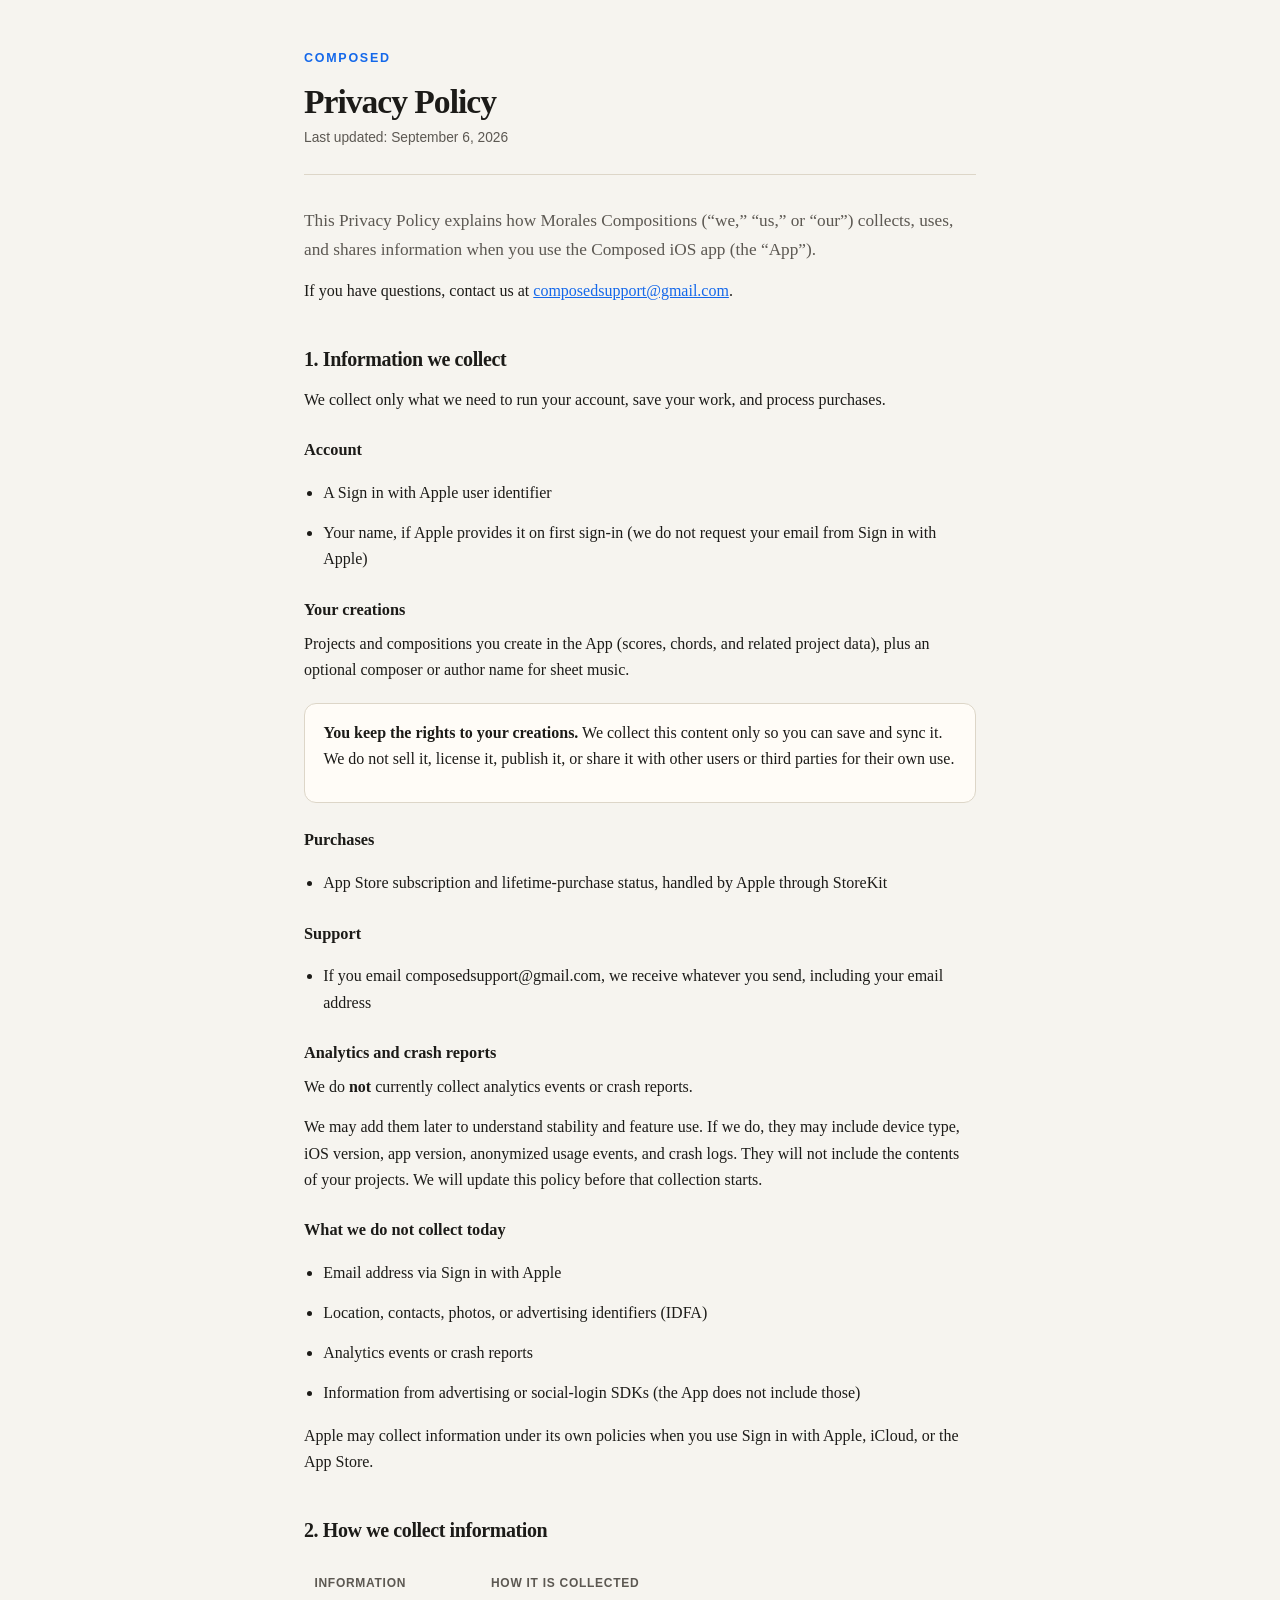
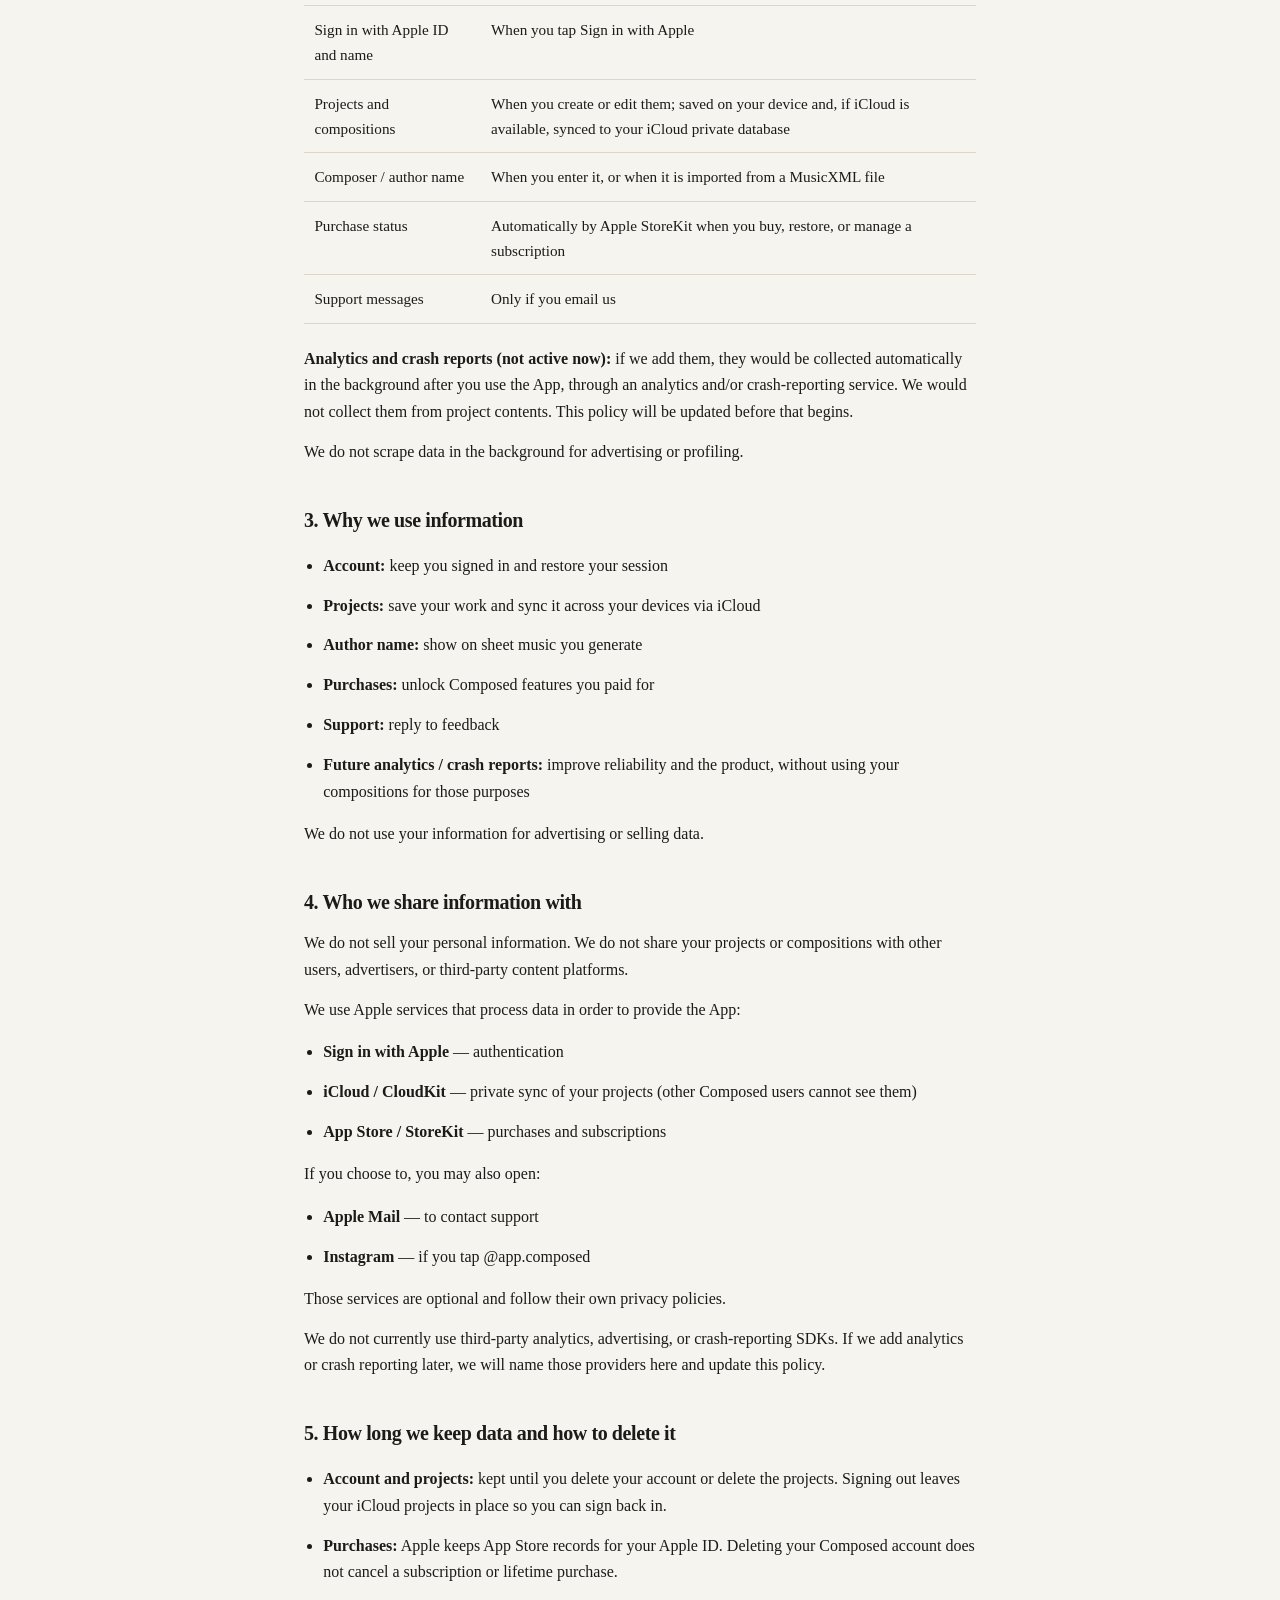
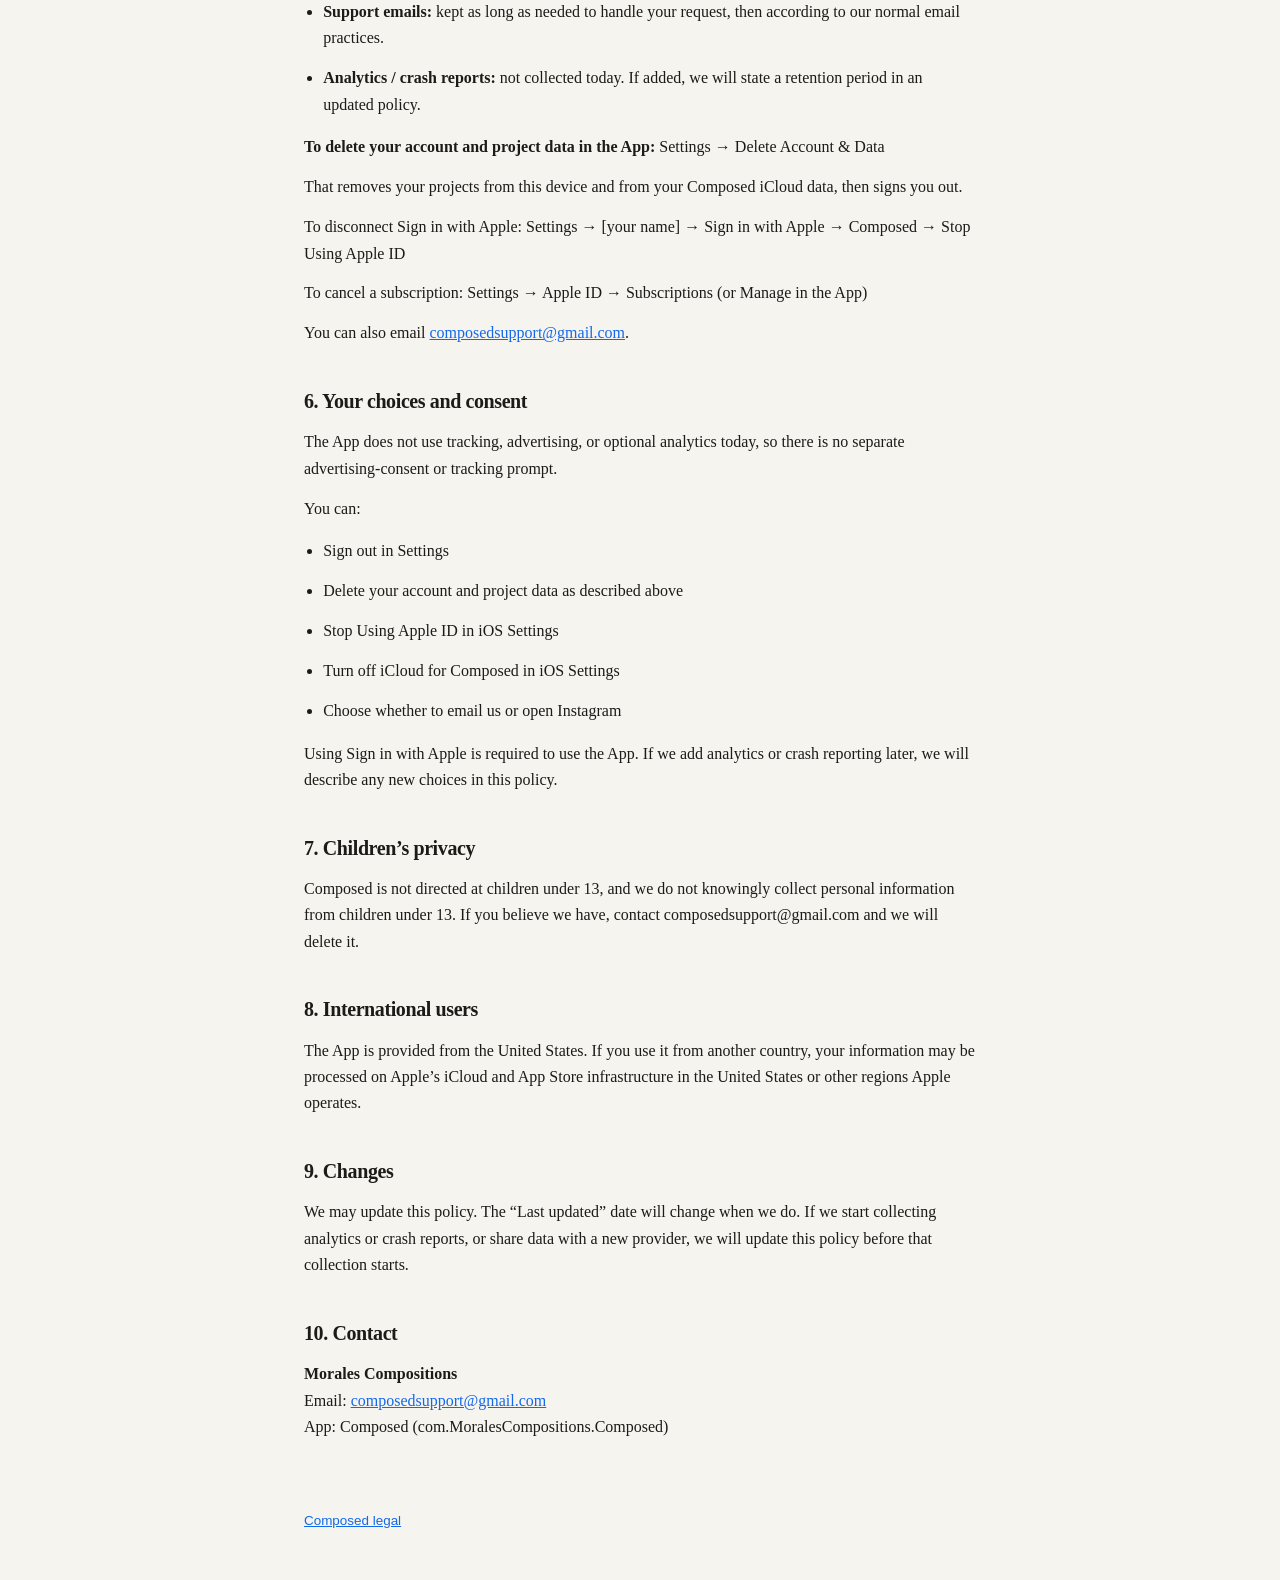
==== privacy/index.html @ 657138ab "Add Composed privacy policy site." ====
<!DOCTYPE html>
<html lang="en">
<head>
    <meta charset="utf-8">
    <meta name="viewport" content="width=device-width, initial-scale=1">
    <title>Privacy Policy — Composed</title>
    <link rel="stylesheet" href="../styles.css">
</head>
<body>
    <header>
        <a class="brand" href="../">Composed</a>
        <h1>Privacy Policy</h1>
        <p class="updated">Last updated: September 6, 2026</p>
    </header>
    <main>
        <p class="lede">This Privacy Policy explains how Morales Compositions (“we,” “us,” or “our”) collects, uses, and shares information when you use the Composed iOS app (the “App”).</p>
        <p>If you have questions, contact us at <a href="mailto:composedsupport@gmail.com">composedsupport@gmail.com</a>.</p>

        <h2>1. Information we collect</h2>
        <p>We collect only what we need to run your account, save your work, and process purchases.</p>

        <h3>Account</h3>
        <ul>
            <li>A Sign in with Apple user identifier</li>
            <li>Your name, if Apple provides it on first sign-in (we do not request your email from Sign in with Apple)</li>
        </ul>

        <h3>Your creations</h3>
        <p>Projects and compositions you create in the App (scores, chords, and related project data), plus an optional composer or author name for sheet music.</p>
        <div class="callout">
            <p><strong>You keep the rights to your creations.</strong> We collect this content only so you can save and sync it. We do not sell it, license it, publish it, or share it with other users or third parties for their own use.</p>
        </div>

        <h3>Purchases</h3>
        <ul>
            <li>App Store subscription and lifetime-purchase status, handled by Apple through StoreKit</li>
        </ul>

        <h3>Support</h3>
        <ul>
            <li>If you email composedsupport@gmail.com, we receive whatever you send, including your email address</li>
        </ul>

        <h3>Analytics and crash reports</h3>
        <p>We do <strong>not</strong> currently collect analytics events or crash reports.</p>
        <p>We may add them later to understand stability and feature use. If we do, they may include device type, iOS version, app version, anonymized usage events, and crash logs. They will not include the contents of your projects. We will update this policy before that collection starts.</p>

        <h3>What we do not collect today</h3>
        <ul>
            <li>Email address via Sign in with Apple</li>
            <li>Location, contacts, photos, or advertising identifiers (IDFA)</li>
            <li>Analytics events or crash reports</li>
            <li>Information from advertising or social-login SDKs (the App does not include those)</li>
        </ul>
        <p>Apple may collect information under its own policies when you use Sign in with Apple, iCloud, or the App Store.</p>

        <h2>2. How we collect information</h2>
        <table>
            <thead>
                <tr>
                    <th>Information</th>
                    <th>How it is collected</th>
                </tr>
            </thead>
            <tbody>
                <tr>
                    <td>Sign in with Apple ID and name</td>
                    <td>When you tap Sign in with Apple</td>
                </tr>
                <tr>
                    <td>Projects and compositions</td>
                    <td>When you create or edit them; saved on your device and, if iCloud is available, synced to your iCloud private database</td>
                </tr>
                <tr>
                    <td>Composer / author name</td>
                    <td>When you enter it, or when it is imported from a MusicXML file</td>
                </tr>
                <tr>
                    <td>Purchase status</td>
                    <td>Automatically by Apple StoreKit when you buy, restore, or manage a subscription</td>
                </tr>
                <tr>
                    <td>Support messages</td>
                    <td>Only if you email us</td>
                </tr>
            </tbody>
        </table>
        <p><strong>Analytics and crash reports (not active now):</strong> if we add them, they would be collected automatically in the background after you use the App, through an analytics and/or crash-reporting service. We would not collect them from project contents. This policy will be updated before that begins.</p>
        <p>We do not scrape data in the background for advertising or profiling.</p>

        <h2>3. Why we use information</h2>
        <ul>
            <li><strong>Account:</strong> keep you signed in and restore your session</li>
            <li><strong>Projects:</strong> save your work and sync it across your devices via iCloud</li>
            <li><strong>Author name:</strong> show on sheet music you generate</li>
            <li><strong>Purchases:</strong> unlock Composed features you paid for</li>
            <li><strong>Support:</strong> reply to feedback</li>
            <li><strong>Future analytics / crash reports:</strong> improve reliability and the product, without using your compositions for those purposes</li>
        </ul>
        <p>We do not use your information for advertising or selling data.</p>

        <h2>4. Who we share information with</h2>
        <p>We do not sell your personal information. We do not share your projects or compositions with other users, advertisers, or third-party content platforms.</p>
        <p>We use Apple services that process data in order to provide the App:</p>
        <ul>
            <li><strong>Sign in with Apple</strong> — authentication</li>
            <li><strong>iCloud / CloudKit</strong> — private sync of your projects (other Composed users cannot see them)</li>
            <li><strong>App Store / StoreKit</strong> — purchases and subscriptions</li>
        </ul>
        <p>If you choose to, you may also open:</p>
        <ul>
            <li><strong>Apple Mail</strong> — to contact support</li>
            <li><strong>Instagram</strong> — if you tap @app.composed</li>
        </ul>
        <p>Those services are optional and follow their own privacy policies.</p>
        <p>We do not currently use third-party analytics, advertising, or crash-reporting SDKs. If we add analytics or crash reporting later, we will name those providers here and update this policy.</p>

        <h2>5. How long we keep data and how to delete it</h2>
        <ul>
            <li><strong>Account and projects:</strong> kept until you delete your account or delete the projects. Signing out leaves your iCloud projects in place so you can sign back in.</li>
            <li><strong>Purchases:</strong> Apple keeps App Store records for your Apple ID. Deleting your Composed account does not cancel a subscription or lifetime purchase.</li>
            <li><strong>Support emails:</strong> kept as long as needed to handle your request, then according to our normal email practices.</li>
            <li><strong>Analytics / crash reports:</strong> not collected today. If added, we will state a retention period in an updated policy.</li>
        </ul>
        <p><strong>To delete your account and project data in the App:</strong> Settings → Delete Account &amp; Data</p>
        <p>That removes your projects from this device and from your Composed iCloud data, then signs you out.</p>
        <p>To disconnect Sign in with Apple: Settings → [your name] → Sign in with Apple → Composed → Stop Using Apple ID</p>
        <p>To cancel a subscription: Settings → Apple ID → Subscriptions (or Manage in the App)</p>
        <p>You can also email <a href="mailto:composedsupport@gmail.com">composedsupport@gmail.com</a>.</p>

        <h2>6. Your choices and consent</h2>
        <p>The App does not use tracking, advertising, or optional analytics today, so there is no separate advertising-consent or tracking prompt.</p>
        <p>You can:</p>
        <ul>
            <li>Sign out in Settings</li>
            <li>Delete your account and project data as described above</li>
            <li>Stop Using Apple ID in iOS Settings</li>
            <li>Turn off iCloud for Composed in iOS Settings</li>
            <li>Choose whether to email us or open Instagram</li>
        </ul>
        <p>Using Sign in with Apple is required to use the App. If we add analytics or crash reporting later, we will describe any new choices in this policy.</p>

        <h2>7. Children’s privacy</h2>
        <p>Composed is not directed at children under 13, and we do not knowingly collect personal information from children under 13. If you believe we have, contact composedsupport@gmail.com and we will delete it.</p>

        <h2>8. International users</h2>
        <p>The App is provided from the United States. If you use it from another country, your information may be processed on Apple’s iCloud and App Store infrastructure in the United States or other regions Apple operates.</p>

        <h2>9. Changes</h2>
        <p>We may update this policy. The “Last updated” date will change when we do. If we start collecting analytics or crash reports, or share data with a new provider, we will update this policy before that collection starts.</p>

        <h2>10. Contact</h2>
        <p><strong>Morales Compositions</strong><br>
        Email: <a href="mailto:composedsupport@gmail.com">composedsupport@gmail.com</a><br>
        App: Composed (com.MoralesCompositions.Composed)</p>
    </main>
    <footer>
        <a href="../">Composed legal</a>
    </footer>
</body>
</html>
---- styles.css ----
:root {
    color-scheme: light;
    --bg: #f6f4ef;
    --paper: #fffcf7;
    --ink: #1c1b18;
    --muted: #5c5852;
    --line: #ddd6c8;
    --accent: #1468ea;
    --max: 42rem;
}

* { box-sizing: border-box; }

html, body {
    margin: 0;
    padding: 0;
    background: var(--bg);
    color: var(--ink);
    font-family: "Iowan Old Style", "Palatino Linotype", Palatino, Georgia, serif;
    line-height: 1.65;
}

header, main, footer {
    width: min(var(--max), calc(100% - 2.5rem));
    margin: 0 auto;
}

header {
    padding: 2.75rem 0 1.5rem;
    border-bottom: 1px solid var(--line);
}

.brand {
    font-family: -apple-system, BlinkMacSystemFont, "Segoe UI", sans-serif;
    font-size: 0.78rem;
    font-weight: 700;
    letter-spacing: 0.14em;
    text-transform: uppercase;
    color: var(--accent);
    text-decoration: none;
}

h1 {
    margin: 0.7rem 0 0.35rem;
    font-size: 2.1rem;
    font-weight: 600;
    letter-spacing: -0.03em;
    line-height: 1.2;
}

.updated {
    margin: 0;
    color: var(--muted);
    font-family: -apple-system, BlinkMacSystemFont, "Segoe UI", sans-serif;
    font-size: 0.86rem;
}

main {
    padding: 2rem 0 3.5rem;
}

.lede {
    font-size: 1.08rem;
    color: var(--muted);
}

h2 {
    margin: 2.4rem 0 0.7rem;
    font-size: 1.25rem;
    letter-spacing: -0.02em;
}

h3 {
    margin: 1.5rem 0 0.45rem;
    font-size: 1.02rem;
}

p, li { margin: 0 0 0.85rem; }

ul { padding-left: 1.2rem; }

a { color: var(--accent); }

.callout {
    background: var(--paper);
    border: 1px solid var(--line);
    border-radius: 12px;
    padding: 1rem 1.15rem;
    margin: 1.2rem 0 1.4rem;
}

table {
    width: 100%;
    border-collapse: collapse;
    margin: 1rem 0 1.4rem;
    font-size: 0.95rem;
}

th, td {
    text-align: left;
    vertical-align: top;
    padding: 0.7rem 0.65rem;
    border-bottom: 1px solid var(--line);
}

th {
    font-family: -apple-system, BlinkMacSystemFont, "Segoe UI", sans-serif;
    font-size: 0.75rem;
    letter-spacing: 0.06em;
    text-transform: uppercase;
    color: var(--muted);
}

footer {
    padding: 0 0 3rem;
    color: var(--muted);
    font-family: -apple-system, BlinkMacSystemFont, "Segoe UI", sans-serif;
    font-size: 0.84rem;
}

.home-card {
    margin-top: 2rem;
    background: var(--paper);
    border: 1px solid var(--line);
    border-radius: 16px;
    padding: 1.4rem 1.5rem;
}

.home-card a {
    font-family: -apple-system, BlinkMacSystemFont, "Segoe UI", sans-serif;
    font-weight: 600;
    text-decoration: none;
}
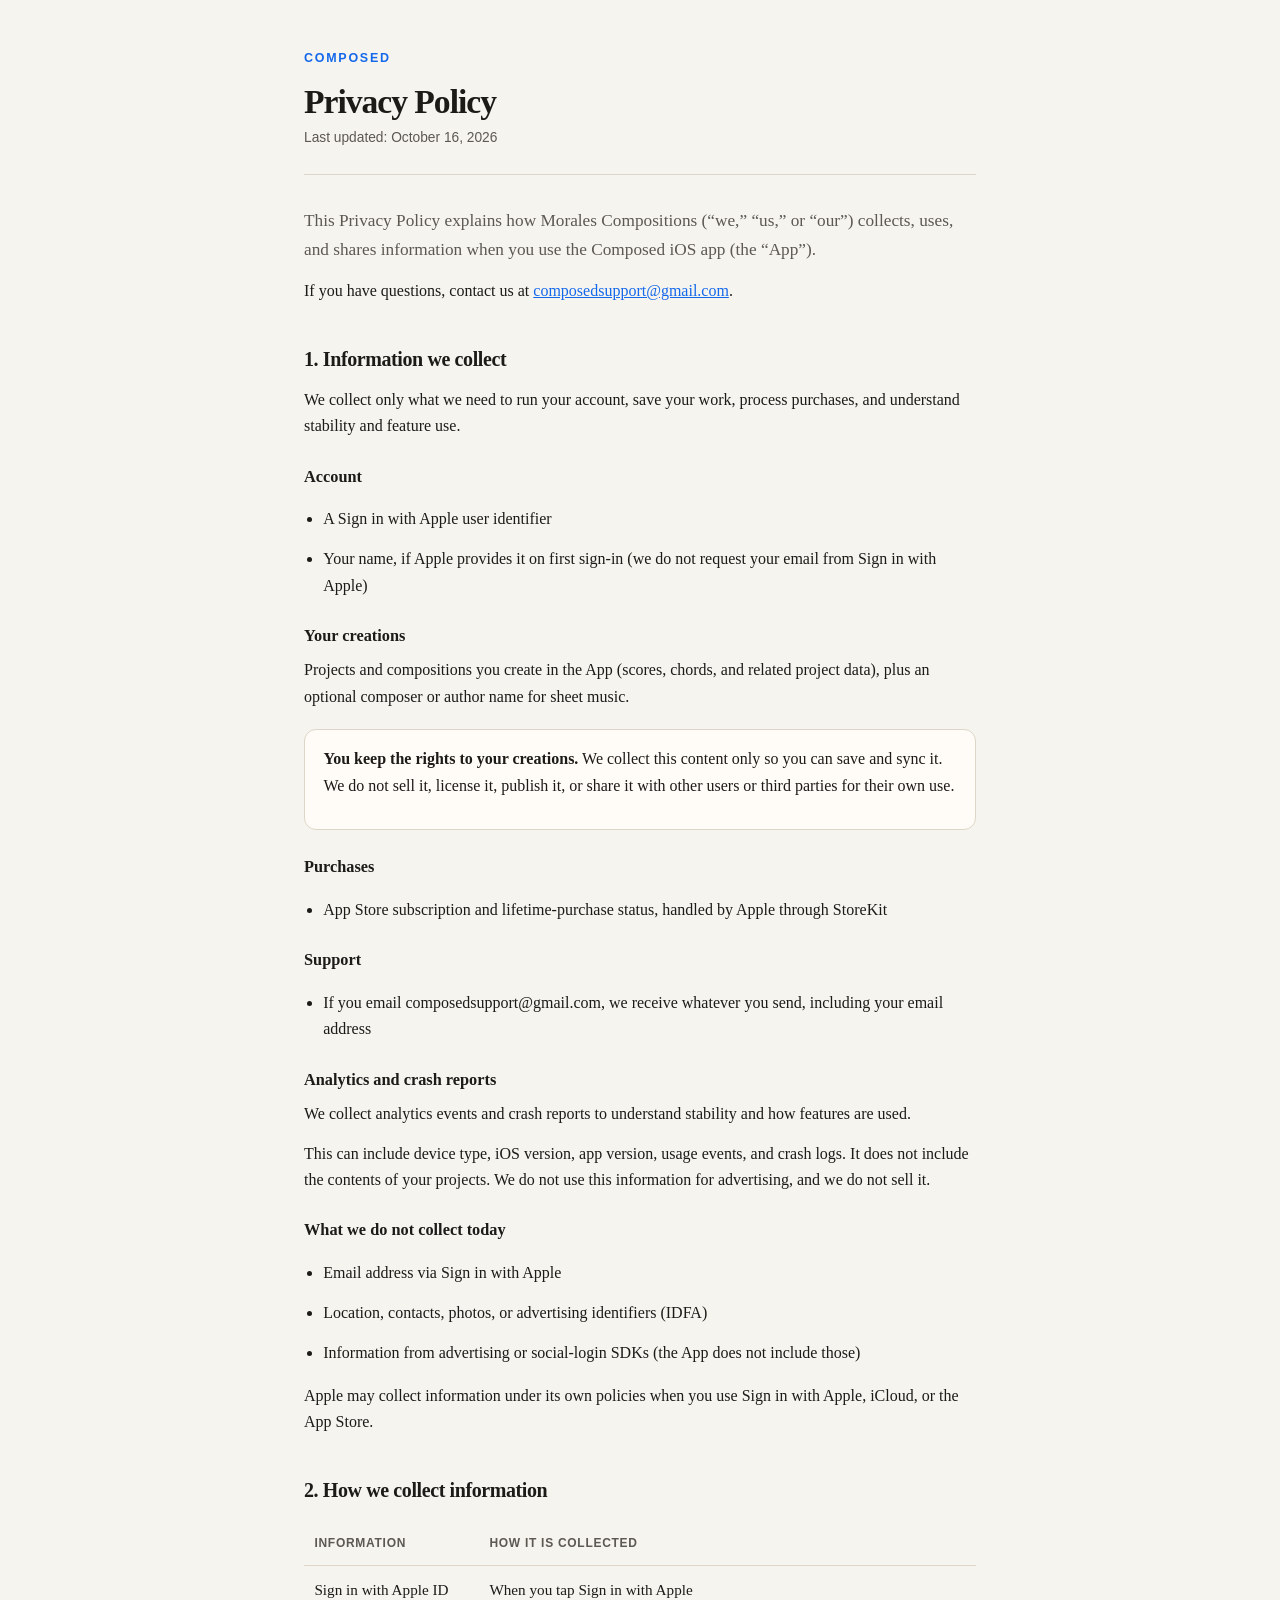
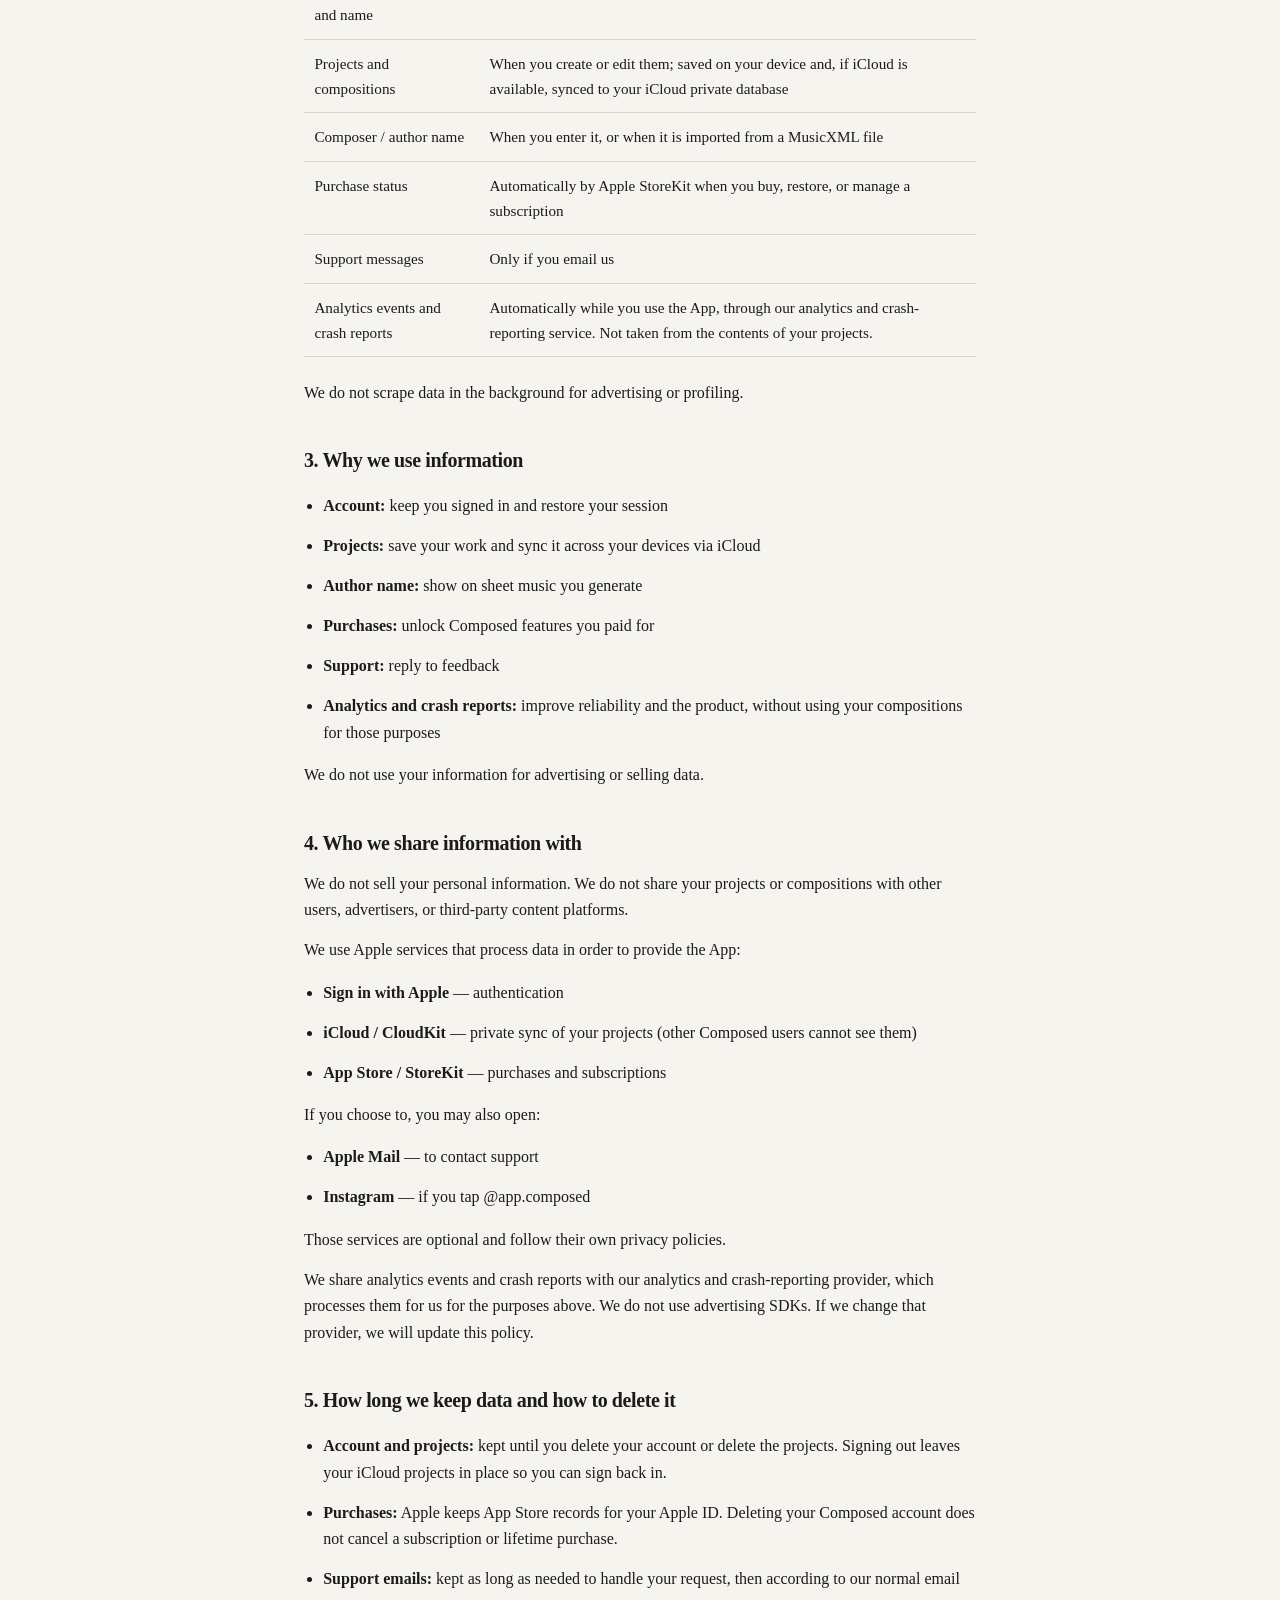
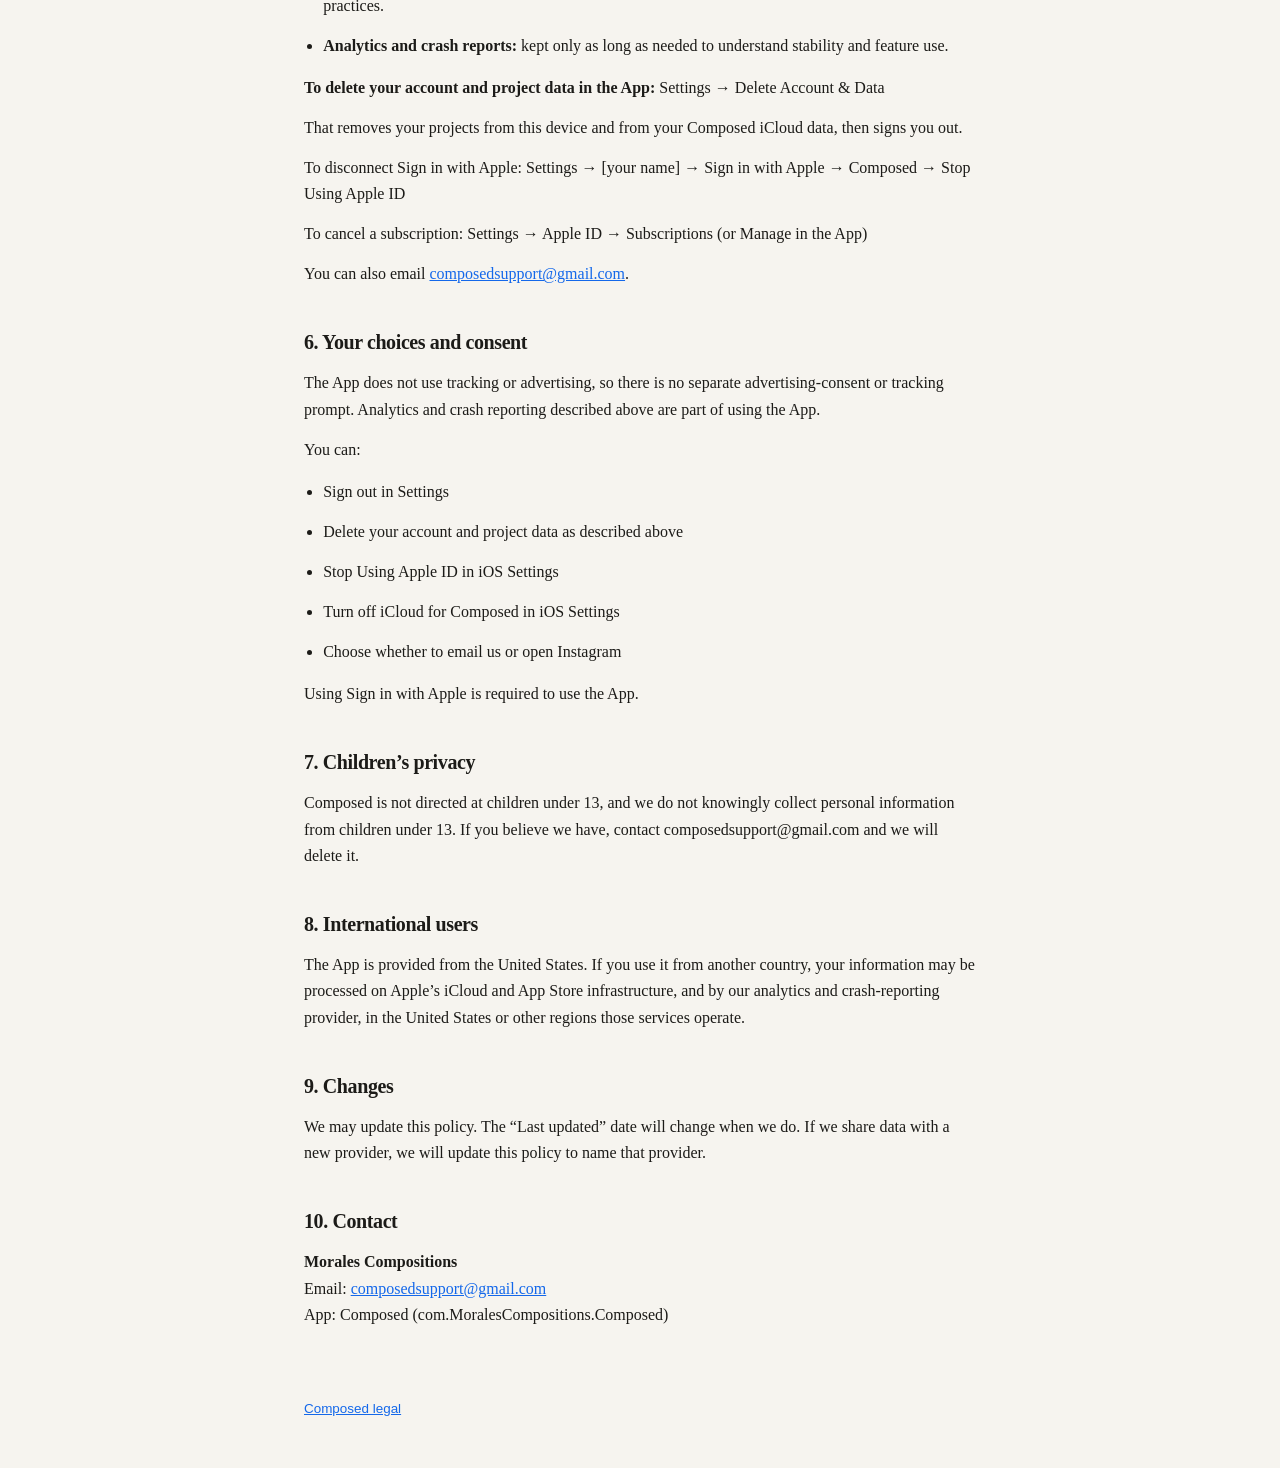
==== commit 61d22a24: "Describe analytics and crash reports as data the app collects. Co-authored-by: Cursor <cursoragent@c" ====
--- a/privacy/index.html
+++ b/privacy/index.html
@@ -10,14 +10,14 @@
     <header>
         <a class="brand" href="../">Composed</a>
         <h1>Privacy Policy</h1>
-        <p class="updated">Last updated: September 6, 2026</p>
+        <p class="updated">Last updated: October 16, 2026</p>
     </header>
     <main>
         <p class="lede">This Privacy Policy explains how Morales Compositions (“we,” “us,” or “our”) collects, uses, and shares information when you use the Composed iOS app (the “App”).</p>
         <p>If you have questions, contact us at <a href="mailto:composedsupport@gmail.com">composedsupport@gmail.com</a>.</p>
 
         <h2>1. Information we collect</h2>
-        <p>We collect only what we need to run your account, save your work, and process purchases.</p>
+        <p>We collect only what we need to run your account, save your work, process purchases, and understand stability and feature use.</p>
 
         <h3>Account</h3>
         <ul>
@@ -42,14 +42,13 @@
         </ul>
 
         <h3>Analytics and crash reports</h3>
-        <p>We do <strong>not</strong> currently collect analytics events or crash reports.</p>
-        <p>We may add them later to understand stability and feature use. If we do, they may include device type, iOS version, app version, anonymized usage events, and crash logs. They will not include the contents of your projects. We will update this policy before that collection starts.</p>
+        <p>We collect analytics events and crash reports to understand stability and how features are used.</p>
+        <p>This can include device type, iOS version, app version, usage events, and crash logs. It does not include the contents of your projects. We do not use this information for advertising, and we do not sell it.</p>
 
         <h3>What we do not collect today</h3>
         <ul>
             <li>Email address via Sign in with Apple</li>
             <li>Location, contacts, photos, or advertising identifiers (IDFA)</li>
-            <li>Analytics events or crash reports</li>
             <li>Information from advertising or social-login SDKs (the App does not include those)</li>
         </ul>
         <p>Apple may collect information under its own policies when you use Sign in with Apple, iCloud, or the App Store.</p>
@@ -83,9 +82,12 @@
                     <td>Support messages</td>
                     <td>Only if you email us</td>
                 </tr>
+                <tr>
+                    <td>Analytics events and crash reports</td>
+                    <td>Automatically while you use the App, through our analytics and crash-reporting service. Not taken from the contents of your projects.</td>
+                </tr>
             </tbody>
         </table>
-        <p><strong>Analytics and crash reports (not active now):</strong> if we add them, they would be collected automatically in the background after you use the App, through an analytics and/or crash-reporting service. We would not collect them from project contents. This policy will be updated before that begins.</p>
         <p>We do not scrape data in the background for advertising or profiling.</p>
 
         <h2>3. Why we use information</h2>
@@ -95,7 +97,7 @@
             <li><strong>Author name:</strong> show on sheet music you generate</li>
             <li><strong>Purchases:</strong> unlock Composed features you paid for</li>
             <li><strong>Support:</strong> reply to feedback</li>
-            <li><strong>Future analytics / crash reports:</strong> improve reliability and the product, without using your compositions for those purposes</li>
+            <li><strong>Analytics and crash reports:</strong> improve reliability and the product, without using your compositions for those purposes</li>
         </ul>
         <p>We do not use your information for advertising or selling data.</p>
 
@@ -113,14 +115,14 @@
             <li><strong>Instagram</strong> — if you tap @app.composed</li>
         </ul>
         <p>Those services are optional and follow their own privacy policies.</p>
-        <p>We do not currently use third-party analytics, advertising, or crash-reporting SDKs. If we add analytics or crash reporting later, we will name those providers here and update this policy.</p>
+        <p>We share analytics events and crash reports with our analytics and crash-reporting provider, which processes them for us for the purposes above. We do not use advertising SDKs. If we change that provider, we will update this policy.</p>
 
         <h2>5. How long we keep data and how to delete it</h2>
         <ul>
             <li><strong>Account and projects:</strong> kept until you delete your account or delete the projects. Signing out leaves your iCloud projects in place so you can sign back in.</li>
             <li><strong>Purchases:</strong> Apple keeps App Store records for your Apple ID. Deleting your Composed account does not cancel a subscription or lifetime purchase.</li>
             <li><strong>Support emails:</strong> kept as long as needed to handle your request, then according to our normal email practices.</li>
-            <li><strong>Analytics / crash reports:</strong> not collected today. If added, we will state a retention period in an updated policy.</li>
+            <li><strong>Analytics and crash reports:</strong> kept only as long as needed to understand stability and feature use.</li>
         </ul>
         <p><strong>To delete your account and project data in the App:</strong> Settings → Delete Account &amp; Data</p>
         <p>That removes your projects from this device and from your Composed iCloud data, then signs you out.</p>
@@ -129,7 +131,7 @@
         <p>You can also email <a href="mailto:composedsupport@gmail.com">composedsupport@gmail.com</a>.</p>
 
         <h2>6. Your choices and consent</h2>
-        <p>The App does not use tracking, advertising, or optional analytics today, so there is no separate advertising-consent or tracking prompt.</p>
+        <p>The App does not use tracking or advertising, so there is no separate advertising-consent or tracking prompt. Analytics and crash reporting described above are part of using the App.</p>
         <p>You can:</p>
         <ul>
             <li>Sign out in Settings</li>
@@ -138,16 +140,16 @@
             <li>Turn off iCloud for Composed in iOS Settings</li>
             <li>Choose whether to email us or open Instagram</li>
         </ul>
-        <p>Using Sign in with Apple is required to use the App. If we add analytics or crash reporting later, we will describe any new choices in this policy.</p>
+        <p>Using Sign in with Apple is required to use the App.</p>
 
         <h2>7. Children’s privacy</h2>
         <p>Composed is not directed at children under 13, and we do not knowingly collect personal information from children under 13. If you believe we have, contact composedsupport@gmail.com and we will delete it.</p>
 
         <h2>8. International users</h2>
-        <p>The App is provided from the United States. If you use it from another country, your information may be processed on Apple’s iCloud and App Store infrastructure in the United States or other regions Apple operates.</p>
+        <p>The App is provided from the United States. If you use it from another country, your information may be processed on Apple’s iCloud and App Store infrastructure, and by our analytics and crash-reporting provider, in the United States or other regions those services operate.</p>
 
         <h2>9. Changes</h2>
-        <p>We may update this policy. The “Last updated” date will change when we do. If we start collecting analytics or crash reports, or share data with a new provider, we will update this policy before that collection starts.</p>
+        <p>We may update this policy. The “Last updated” date will change when we do. If we share data with a new provider, we will update this policy to name that provider.</p>
 
         <h2>10. Contact</h2>
         <p><strong>Morales Compositions</strong><br>
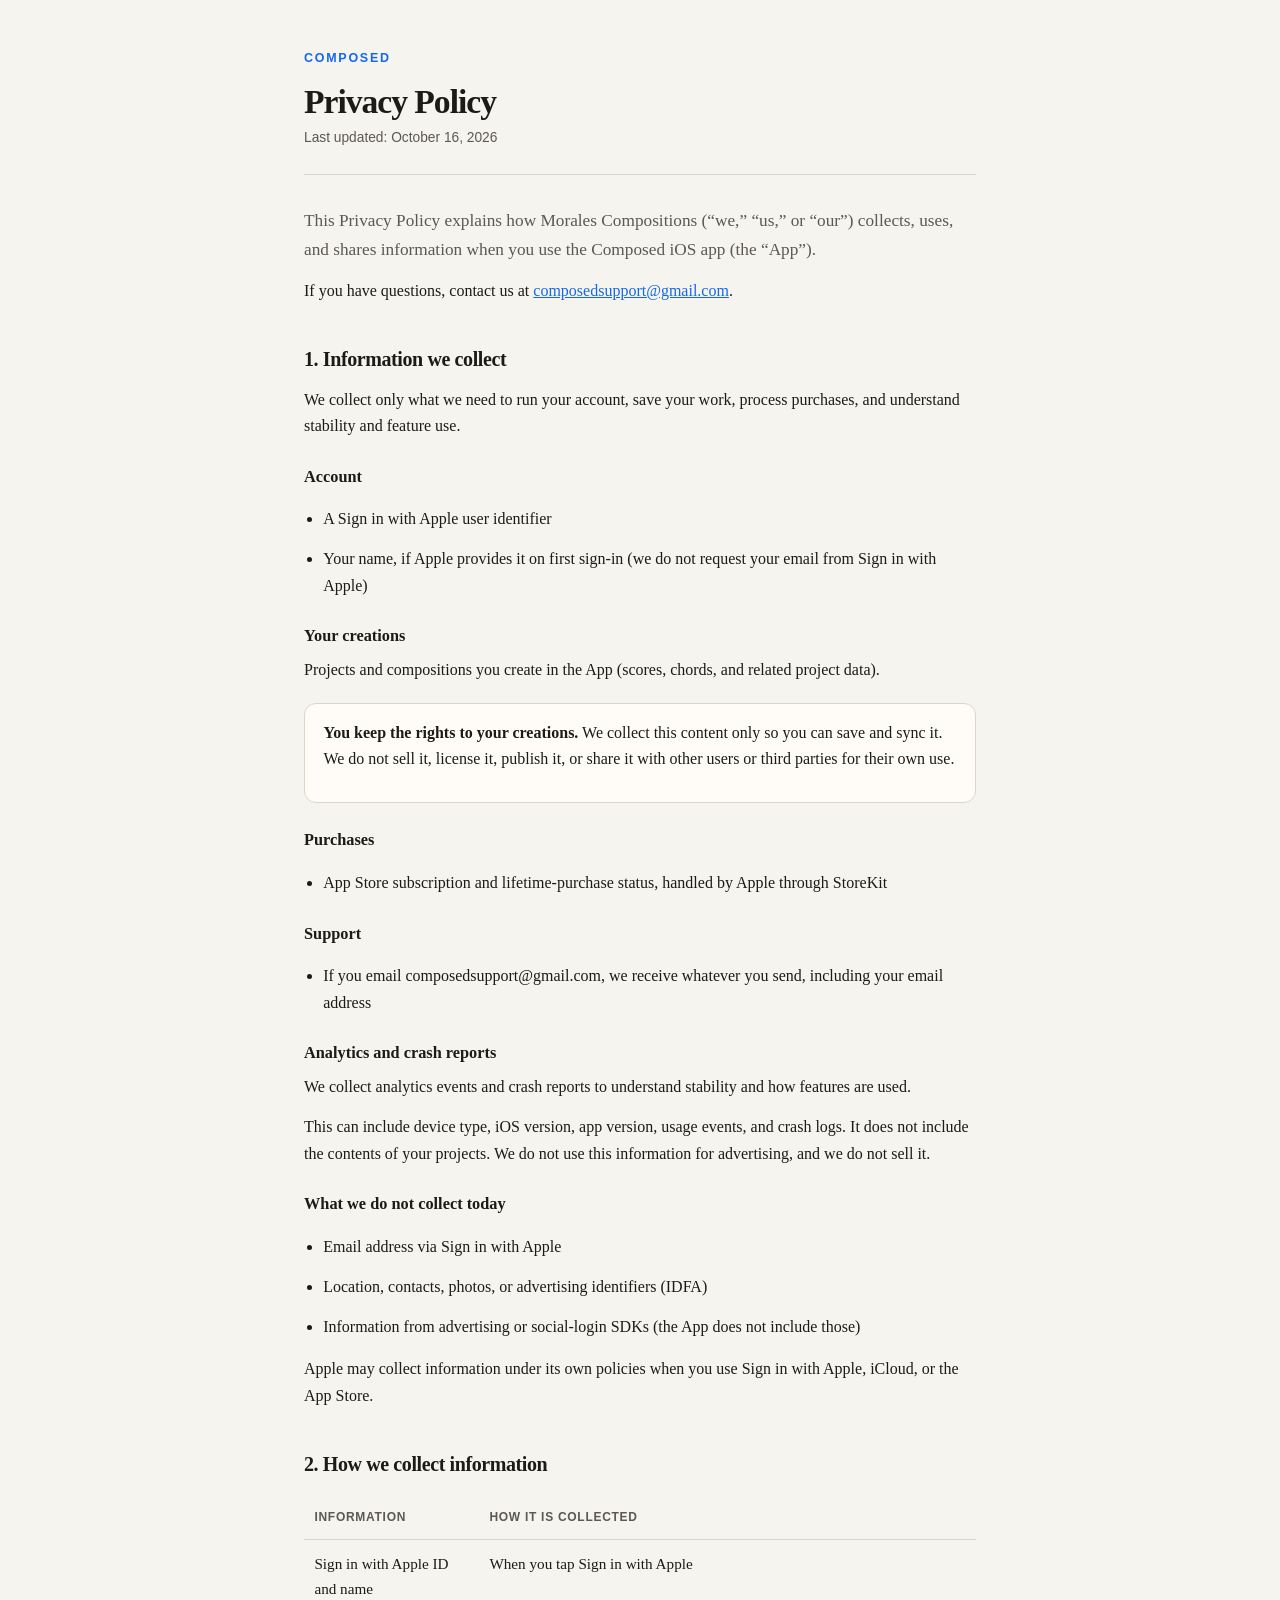
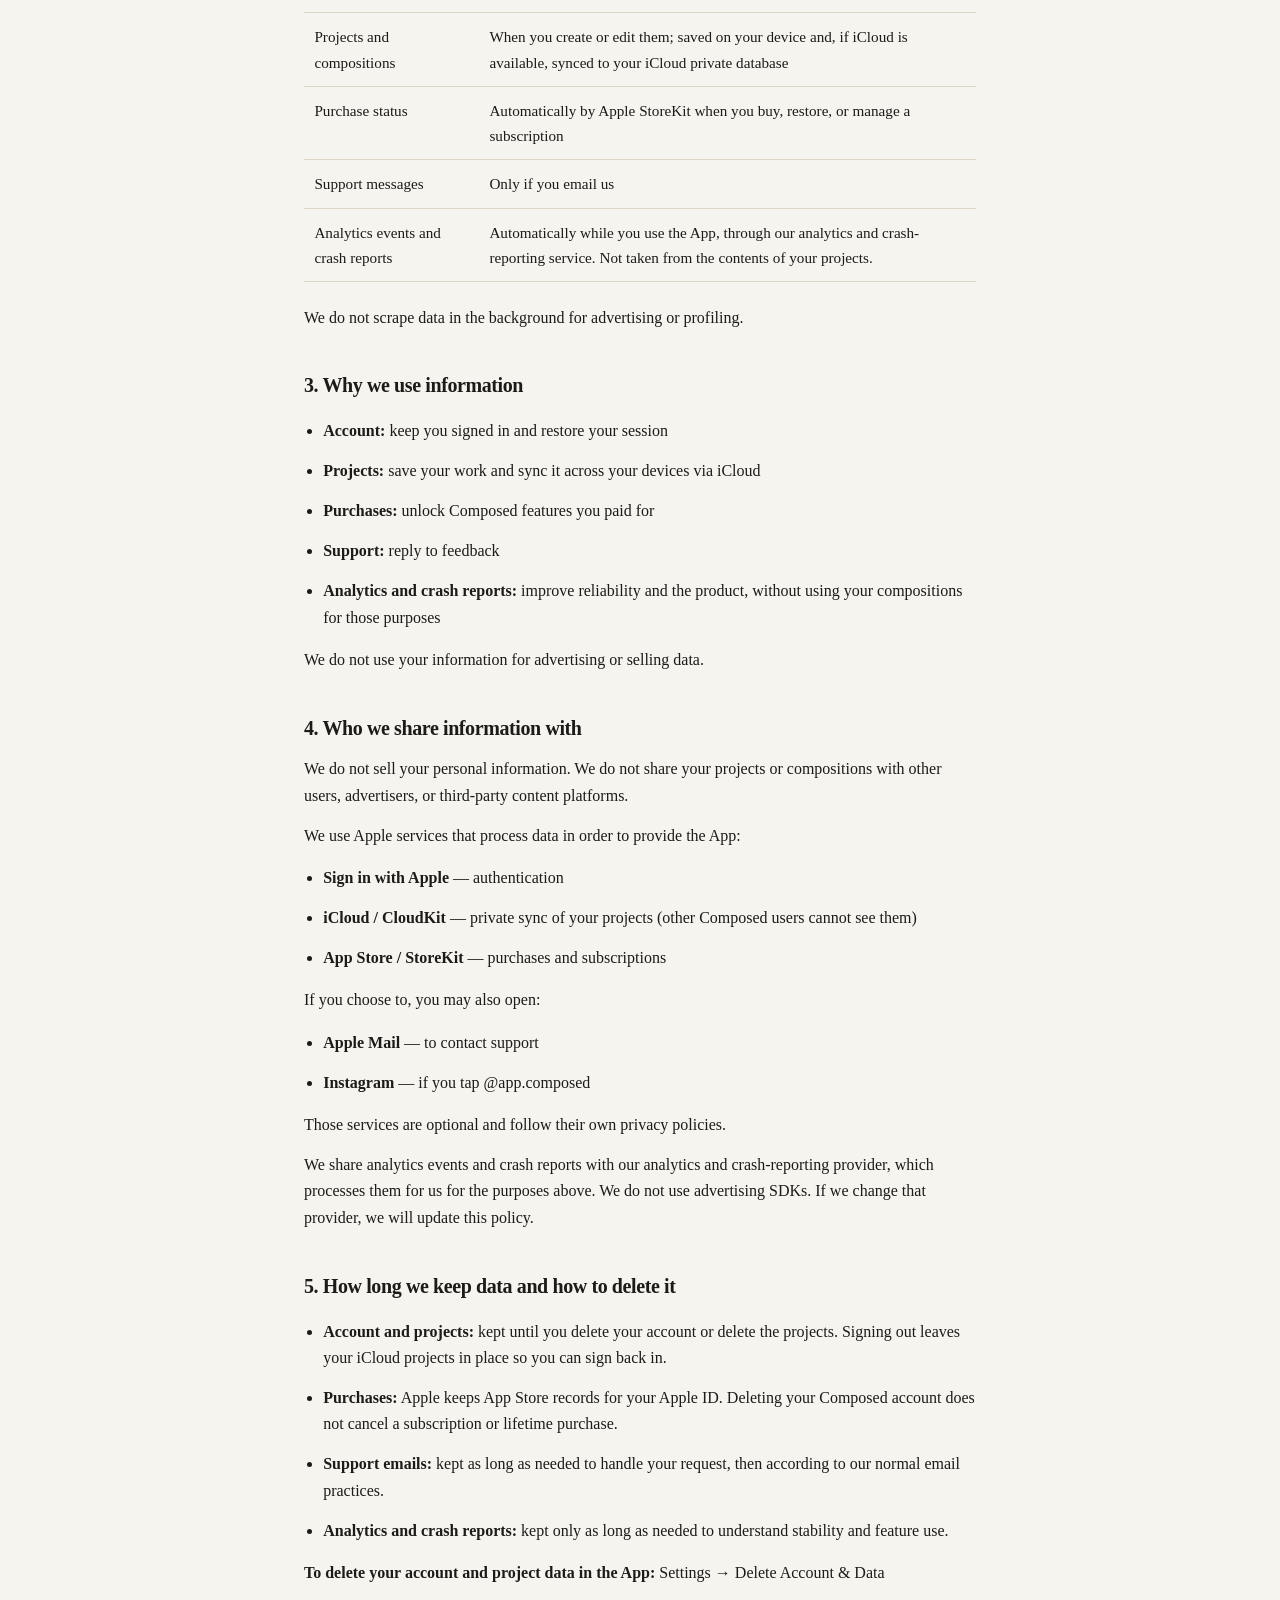
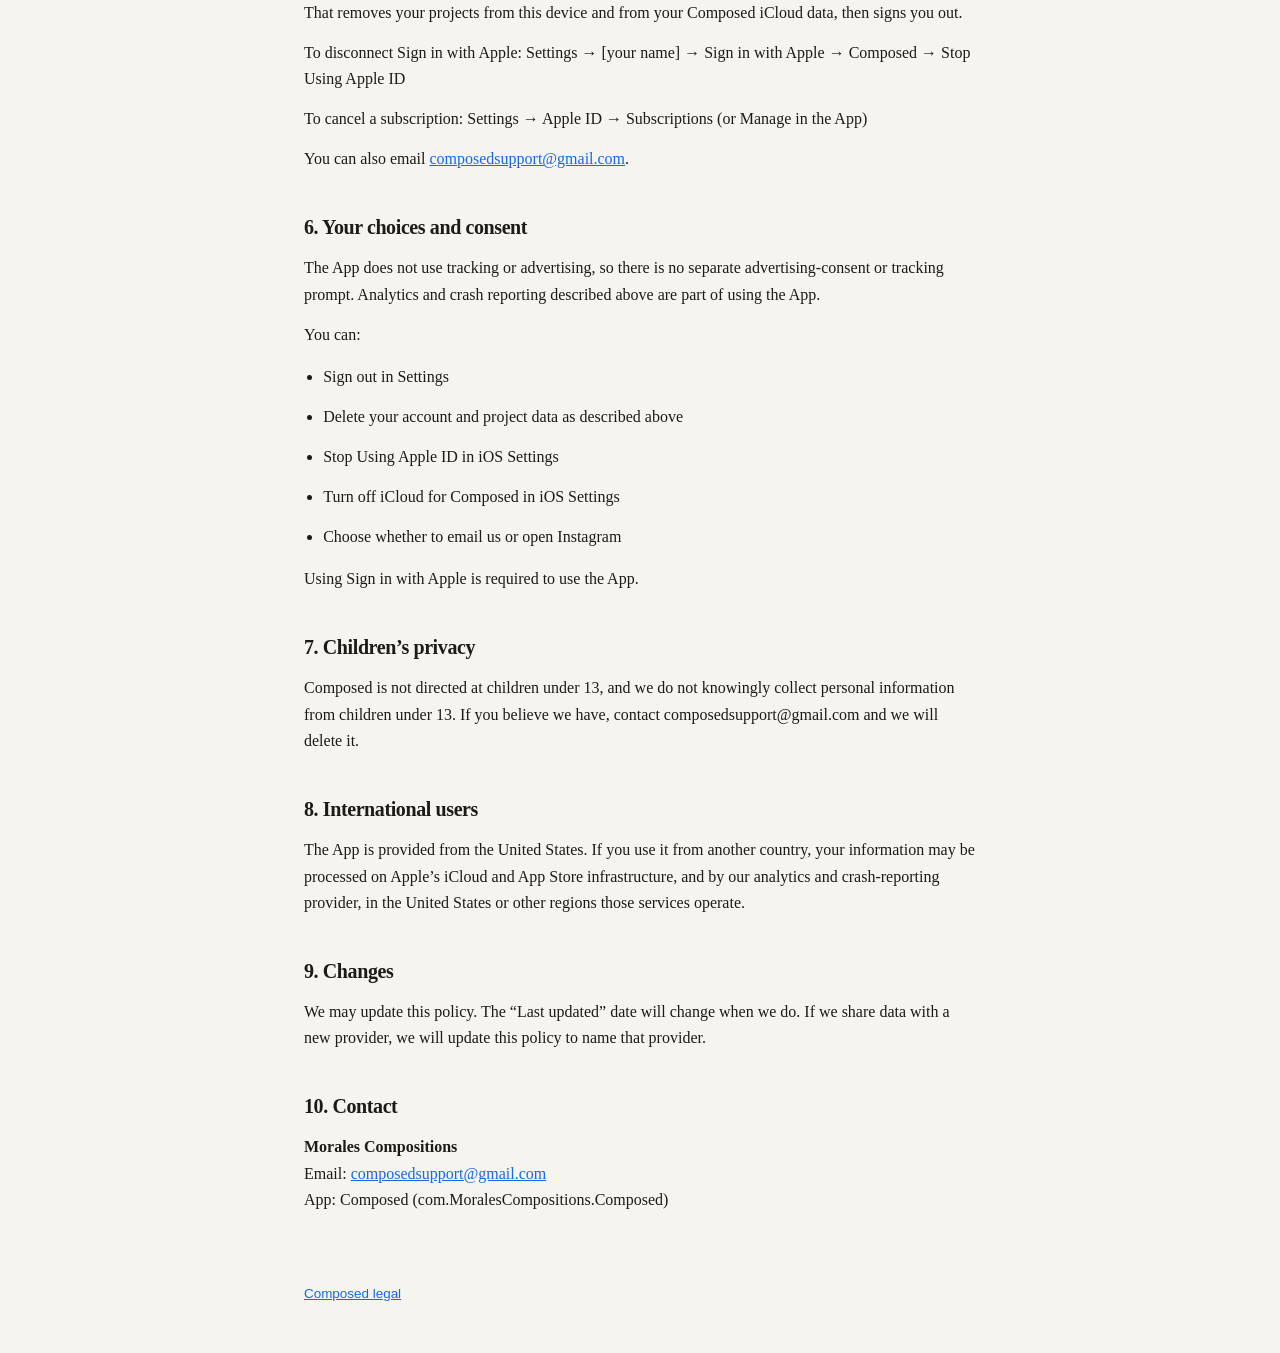
==== commit 1fa45243: "Remove composer name and MusicXML import from the privacy policy. Co-authored-by: Cursor <cursoragen" ====
--- a/privacy/index.html
+++ b/privacy/index.html
@@ -26,7 +26,7 @@
         </ul>
 
         <h3>Your creations</h3>
-        <p>Projects and compositions you create in the App (scores, chords, and related project data), plus an optional composer or author name for sheet music.</p>
+        <p>Projects and compositions you create in the App (scores, chords, and related project data).</p>
         <div class="callout">
             <p><strong>You keep the rights to your creations.</strong> We collect this content only so you can save and sync it. We do not sell it, license it, publish it, or share it with other users or third parties for their own use.</p>
         </div>
@@ -71,10 +71,6 @@
                     <td>When you create or edit them; saved on your device and, if iCloud is available, synced to your iCloud private database</td>
                 </tr>
                 <tr>
-                    <td>Composer / author name</td>
-                    <td>When you enter it, or when it is imported from a MusicXML file</td>
-                </tr>
-                <tr>
                     <td>Purchase status</td>
                     <td>Automatically by Apple StoreKit when you buy, restore, or manage a subscription</td>
                 </tr>
@@ -94,7 +90,6 @@
         <ul>
             <li><strong>Account:</strong> keep you signed in and restore your session</li>
             <li><strong>Projects:</strong> save your work and sync it across your devices via iCloud</li>
-            <li><strong>Author name:</strong> show on sheet music you generate</li>
             <li><strong>Purchases:</strong> unlock Composed features you paid for</li>
             <li><strong>Support:</strong> reply to feedback</li>
             <li><strong>Analytics and crash reports:</strong> improve reliability and the product, without using your compositions for those purposes</li>
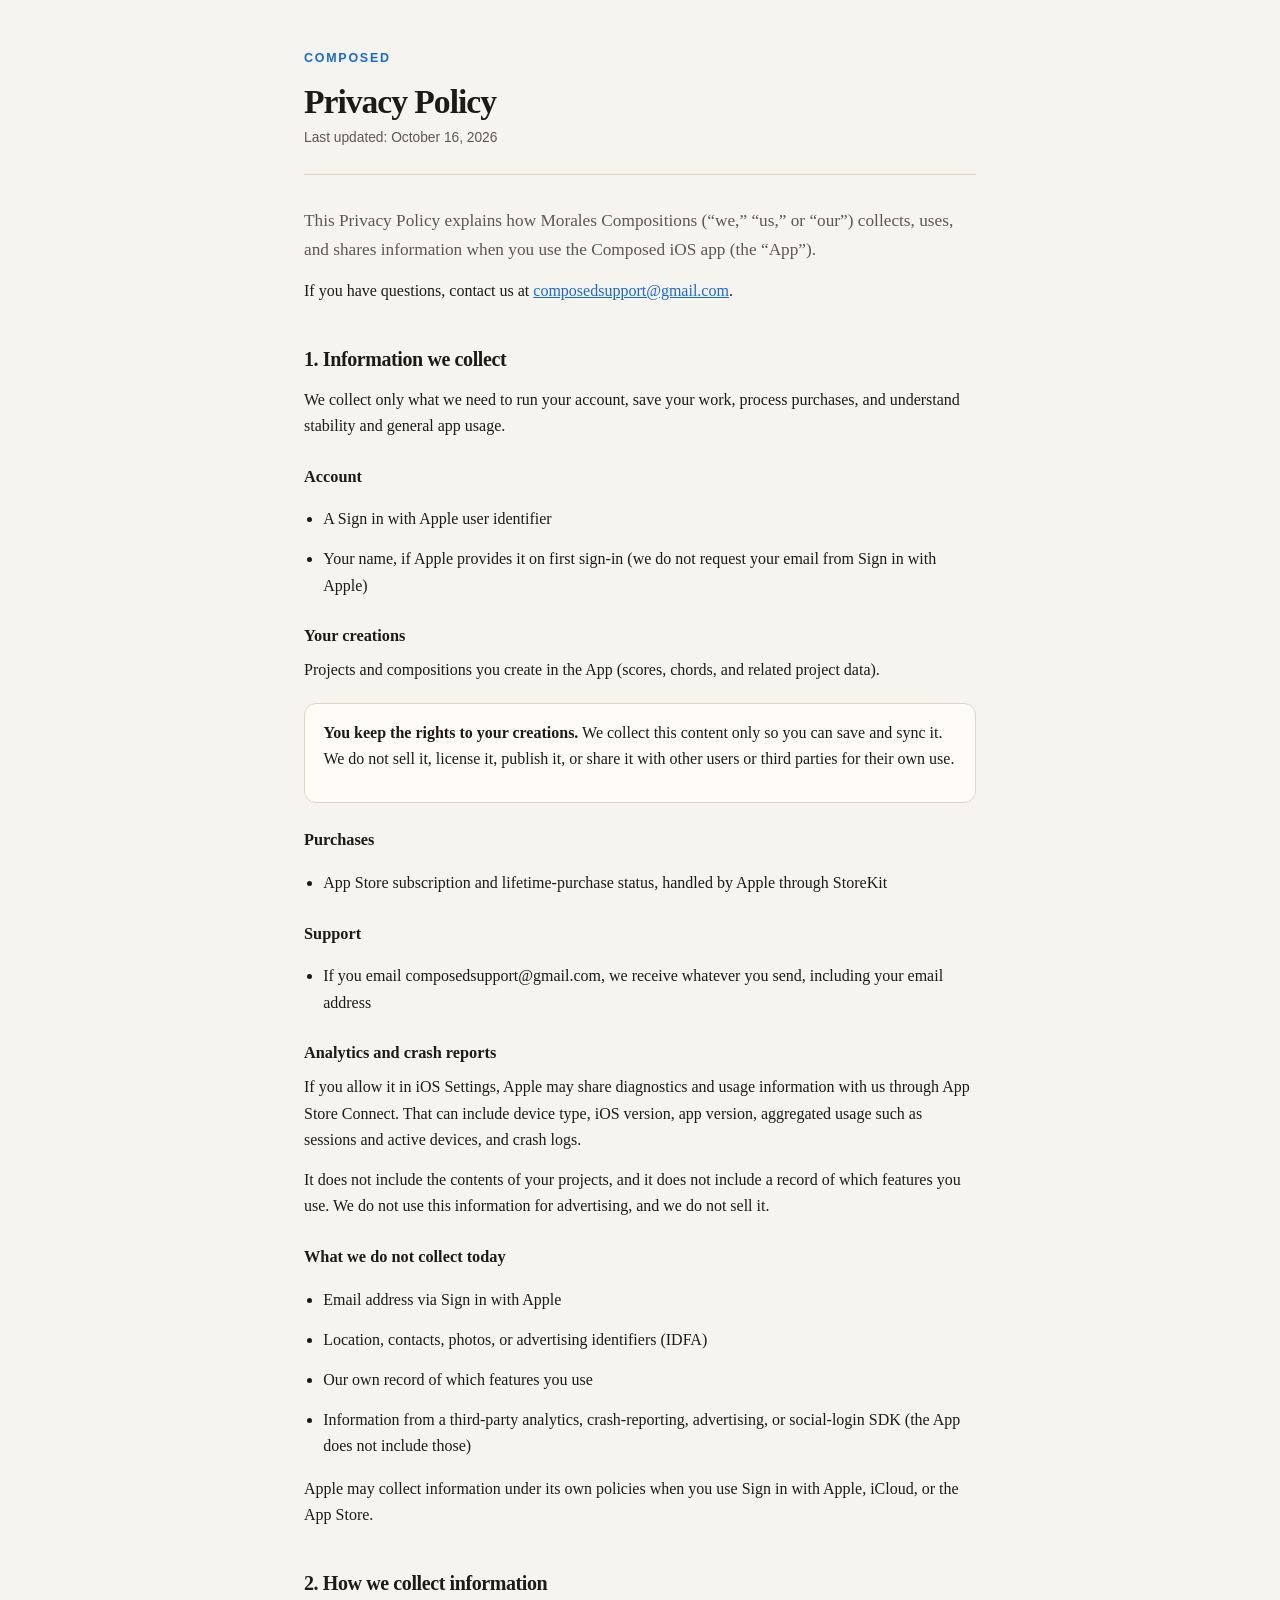
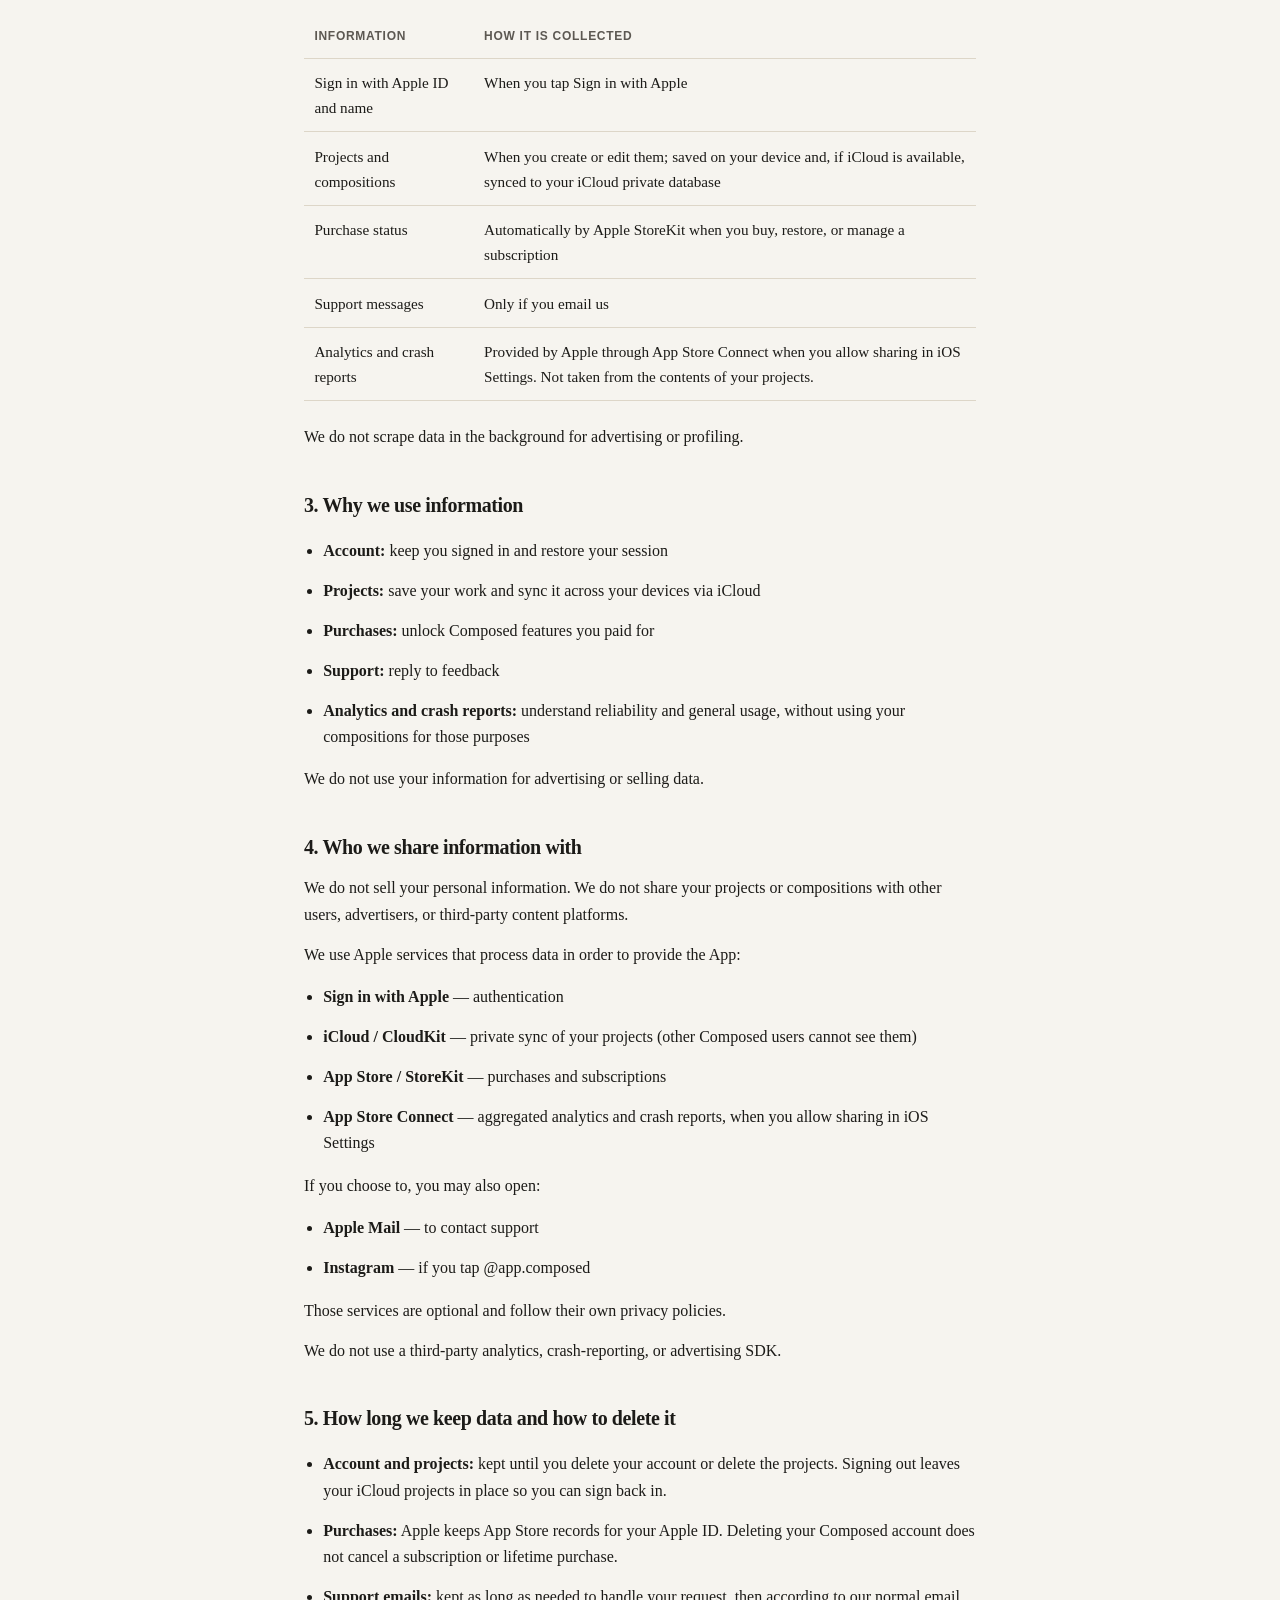
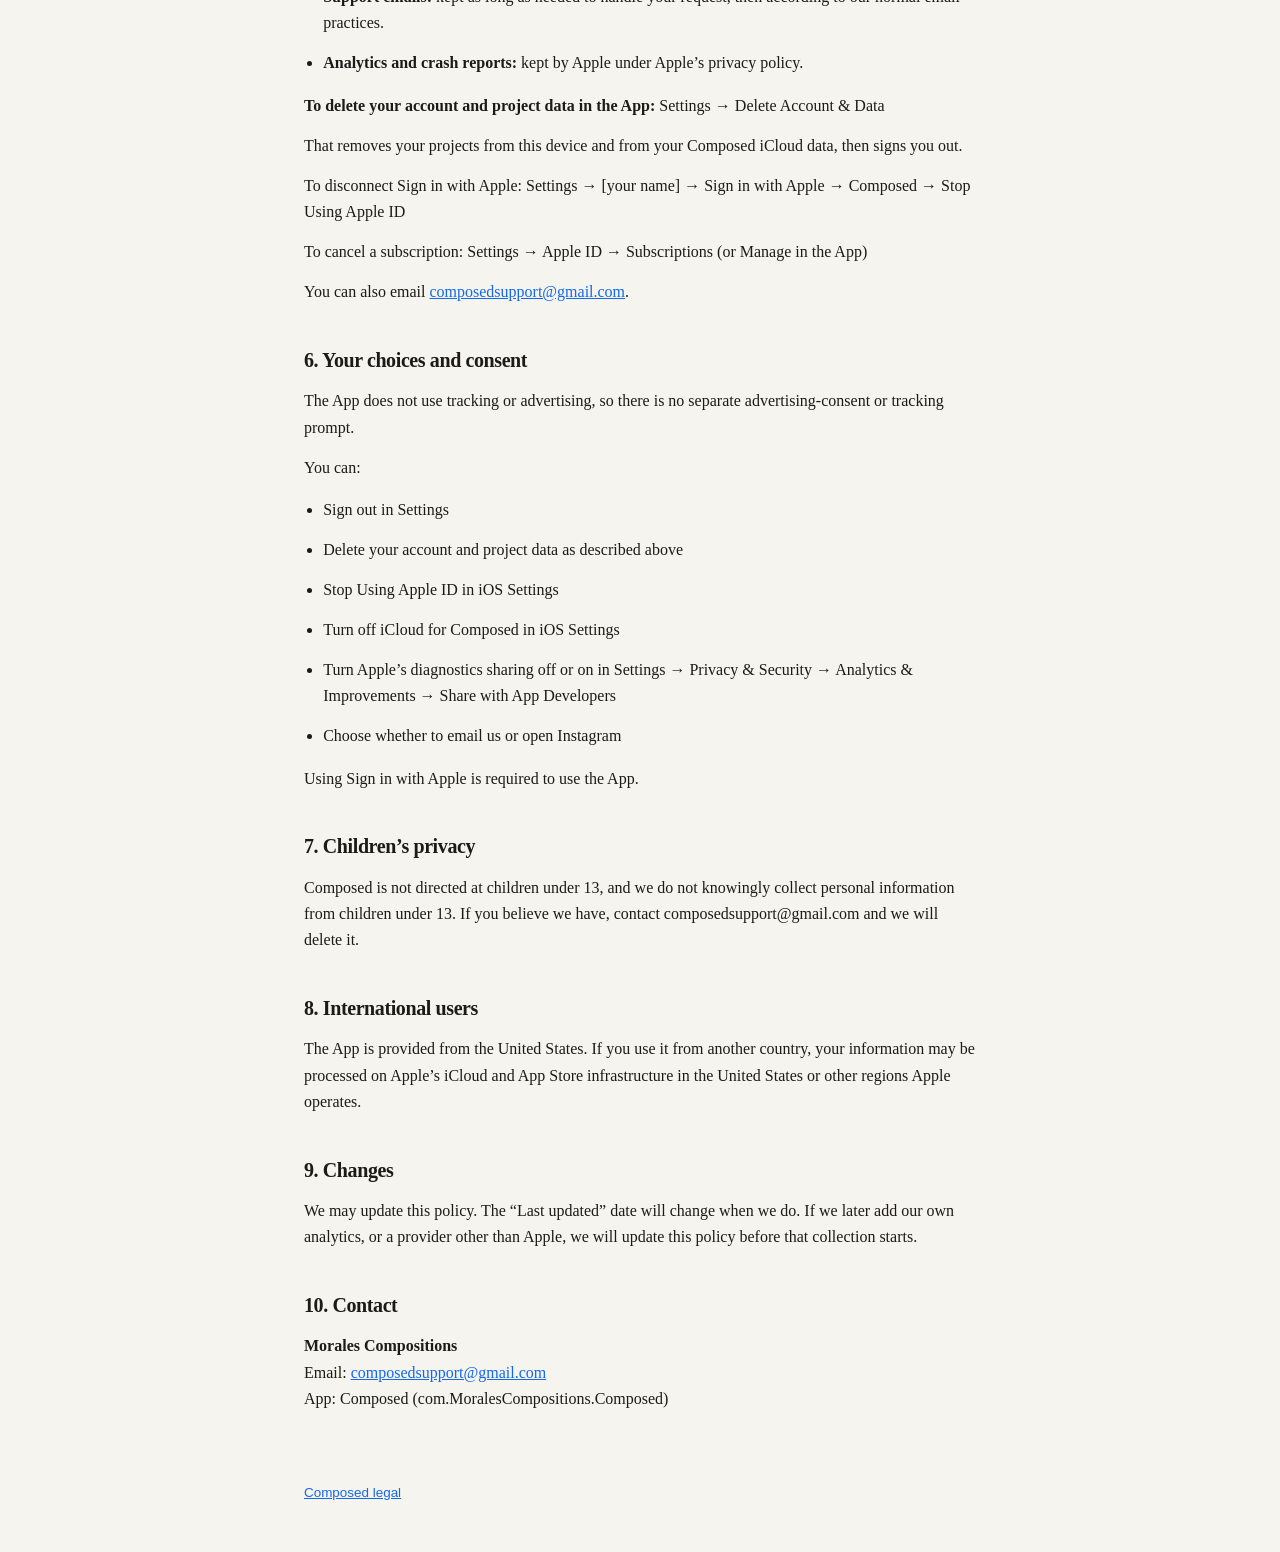
==== commit ec654241: "Describe analytics and crash reports as Apple’s opt-in reports. Co-authored-by: Cursor <cursoragent@" ====
--- a/privacy/index.html
+++ b/privacy/index.html
@@ -17,7 +17,7 @@
         <p>If you have questions, contact us at <a href="mailto:composedsupport@gmail.com">composedsupport@gmail.com</a>.</p>
 
         <h2>1. Information we collect</h2>
-        <p>We collect only what we need to run your account, save your work, process purchases, and understand stability and feature use.</p>
+        <p>We collect only what we need to run your account, save your work, process purchases, and understand stability and general app usage.</p>
 
         <h3>Account</h3>
         <ul>
@@ -42,14 +42,15 @@
         </ul>
 
         <h3>Analytics and crash reports</h3>
-        <p>We collect analytics events and crash reports to understand stability and how features are used.</p>
-        <p>This can include device type, iOS version, app version, usage events, and crash logs. It does not include the contents of your projects. We do not use this information for advertising, and we do not sell it.</p>
+        <p>If you allow it in iOS Settings, Apple may share diagnostics and usage information with us through App Store Connect. That can include device type, iOS version, app version, aggregated usage such as sessions and active devices, and crash logs.</p>
+        <p>It does not include the contents of your projects, and it does not include a record of which features you use. We do not use this information for advertising, and we do not sell it.</p>
 
         <h3>What we do not collect today</h3>
         <ul>
             <li>Email address via Sign in with Apple</li>
             <li>Location, contacts, photos, or advertising identifiers (IDFA)</li>
-            <li>Information from advertising or social-login SDKs (the App does not include those)</li>
+            <li>Our own record of which features you use</li>
+            <li>Information from a third-party analytics, crash-reporting, advertising, or social-login SDK (the App does not include those)</li>
         </ul>
         <p>Apple may collect information under its own policies when you use Sign in with Apple, iCloud, or the App Store.</p>
 
@@ -79,8 +80,8 @@
                     <td>Only if you email us</td>
                 </tr>
                 <tr>
-                    <td>Analytics events and crash reports</td>
-                    <td>Automatically while you use the App, through our analytics and crash-reporting service. Not taken from the contents of your projects.</td>
+                    <td>Analytics and crash reports</td>
+                    <td>Provided by Apple through App Store Connect when you allow sharing in iOS Settings. Not taken from the contents of your projects.</td>
                 </tr>
             </tbody>
         </table>
@@ -92,7 +93,7 @@
             <li><strong>Projects:</strong> save your work and sync it across your devices via iCloud</li>
             <li><strong>Purchases:</strong> unlock Composed features you paid for</li>
             <li><strong>Support:</strong> reply to feedback</li>
-            <li><strong>Analytics and crash reports:</strong> improve reliability and the product, without using your compositions for those purposes</li>
+            <li><strong>Analytics and crash reports:</strong> understand reliability and general usage, without using your compositions for those purposes</li>
         </ul>
         <p>We do not use your information for advertising or selling data.</p>
 
@@ -103,6 +104,7 @@
             <li><strong>Sign in with Apple</strong> — authentication</li>
             <li><strong>iCloud / CloudKit</strong> — private sync of your projects (other Composed users cannot see them)</li>
             <li><strong>App Store / StoreKit</strong> — purchases and subscriptions</li>
+            <li><strong>App Store Connect</strong> — aggregated analytics and crash reports, when you allow sharing in iOS Settings</li>
         </ul>
         <p>If you choose to, you may also open:</p>
         <ul>
@@ -110,14 +112,14 @@
             <li><strong>Instagram</strong> — if you tap @app.composed</li>
         </ul>
         <p>Those services are optional and follow their own privacy policies.</p>
-        <p>We share analytics events and crash reports with our analytics and crash-reporting provider, which processes them for us for the purposes above. We do not use advertising SDKs. If we change that provider, we will update this policy.</p>
+        <p>We do not use a third-party analytics, crash-reporting, or advertising SDK.</p>
 
         <h2>5. How long we keep data and how to delete it</h2>
         <ul>
             <li><strong>Account and projects:</strong> kept until you delete your account or delete the projects. Signing out leaves your iCloud projects in place so you can sign back in.</li>
             <li><strong>Purchases:</strong> Apple keeps App Store records for your Apple ID. Deleting your Composed account does not cancel a subscription or lifetime purchase.</li>
             <li><strong>Support emails:</strong> kept as long as needed to handle your request, then according to our normal email practices.</li>
-            <li><strong>Analytics and crash reports:</strong> kept only as long as needed to understand stability and feature use.</li>
+            <li><strong>Analytics and crash reports:</strong> kept by Apple under Apple’s privacy policy.</li>
         </ul>
         <p><strong>To delete your account and project data in the App:</strong> Settings → Delete Account &amp; Data</p>
         <p>That removes your projects from this device and from your Composed iCloud data, then signs you out.</p>
@@ -126,13 +128,14 @@
         <p>You can also email <a href="mailto:composedsupport@gmail.com">composedsupport@gmail.com</a>.</p>
 
         <h2>6. Your choices and consent</h2>
-        <p>The App does not use tracking or advertising, so there is no separate advertising-consent or tracking prompt. Analytics and crash reporting described above are part of using the App.</p>
+        <p>The App does not use tracking or advertising, so there is no separate advertising-consent or tracking prompt.</p>
         <p>You can:</p>
         <ul>
             <li>Sign out in Settings</li>
             <li>Delete your account and project data as described above</li>
             <li>Stop Using Apple ID in iOS Settings</li>
             <li>Turn off iCloud for Composed in iOS Settings</li>
+            <li>Turn Apple’s diagnostics sharing off or on in Settings → Privacy &amp; Security → Analytics &amp; Improvements → Share with App Developers</li>
             <li>Choose whether to email us or open Instagram</li>
         </ul>
         <p>Using Sign in with Apple is required to use the App.</p>
@@ -141,10 +144,10 @@
         <p>Composed is not directed at children under 13, and we do not knowingly collect personal information from children under 13. If you believe we have, contact composedsupport@gmail.com and we will delete it.</p>
 
         <h2>8. International users</h2>
-        <p>The App is provided from the United States. If you use it from another country, your information may be processed on Apple’s iCloud and App Store infrastructure, and by our analytics and crash-reporting provider, in the United States or other regions those services operate.</p>
+        <p>The App is provided from the United States. If you use it from another country, your information may be processed on Apple’s iCloud and App Store infrastructure in the United States or other regions Apple operates.</p>
 
         <h2>9. Changes</h2>
-        <p>We may update this policy. The “Last updated” date will change when we do. If we share data with a new provider, we will update this policy to name that provider.</p>
+        <p>We may update this policy. The “Last updated” date will change when we do. If we later add our own analytics, or a provider other than Apple, we will update this policy before that collection starts.</p>
 
         <h2>10. Contact</h2>
         <p><strong>Morales Compositions</strong><br>
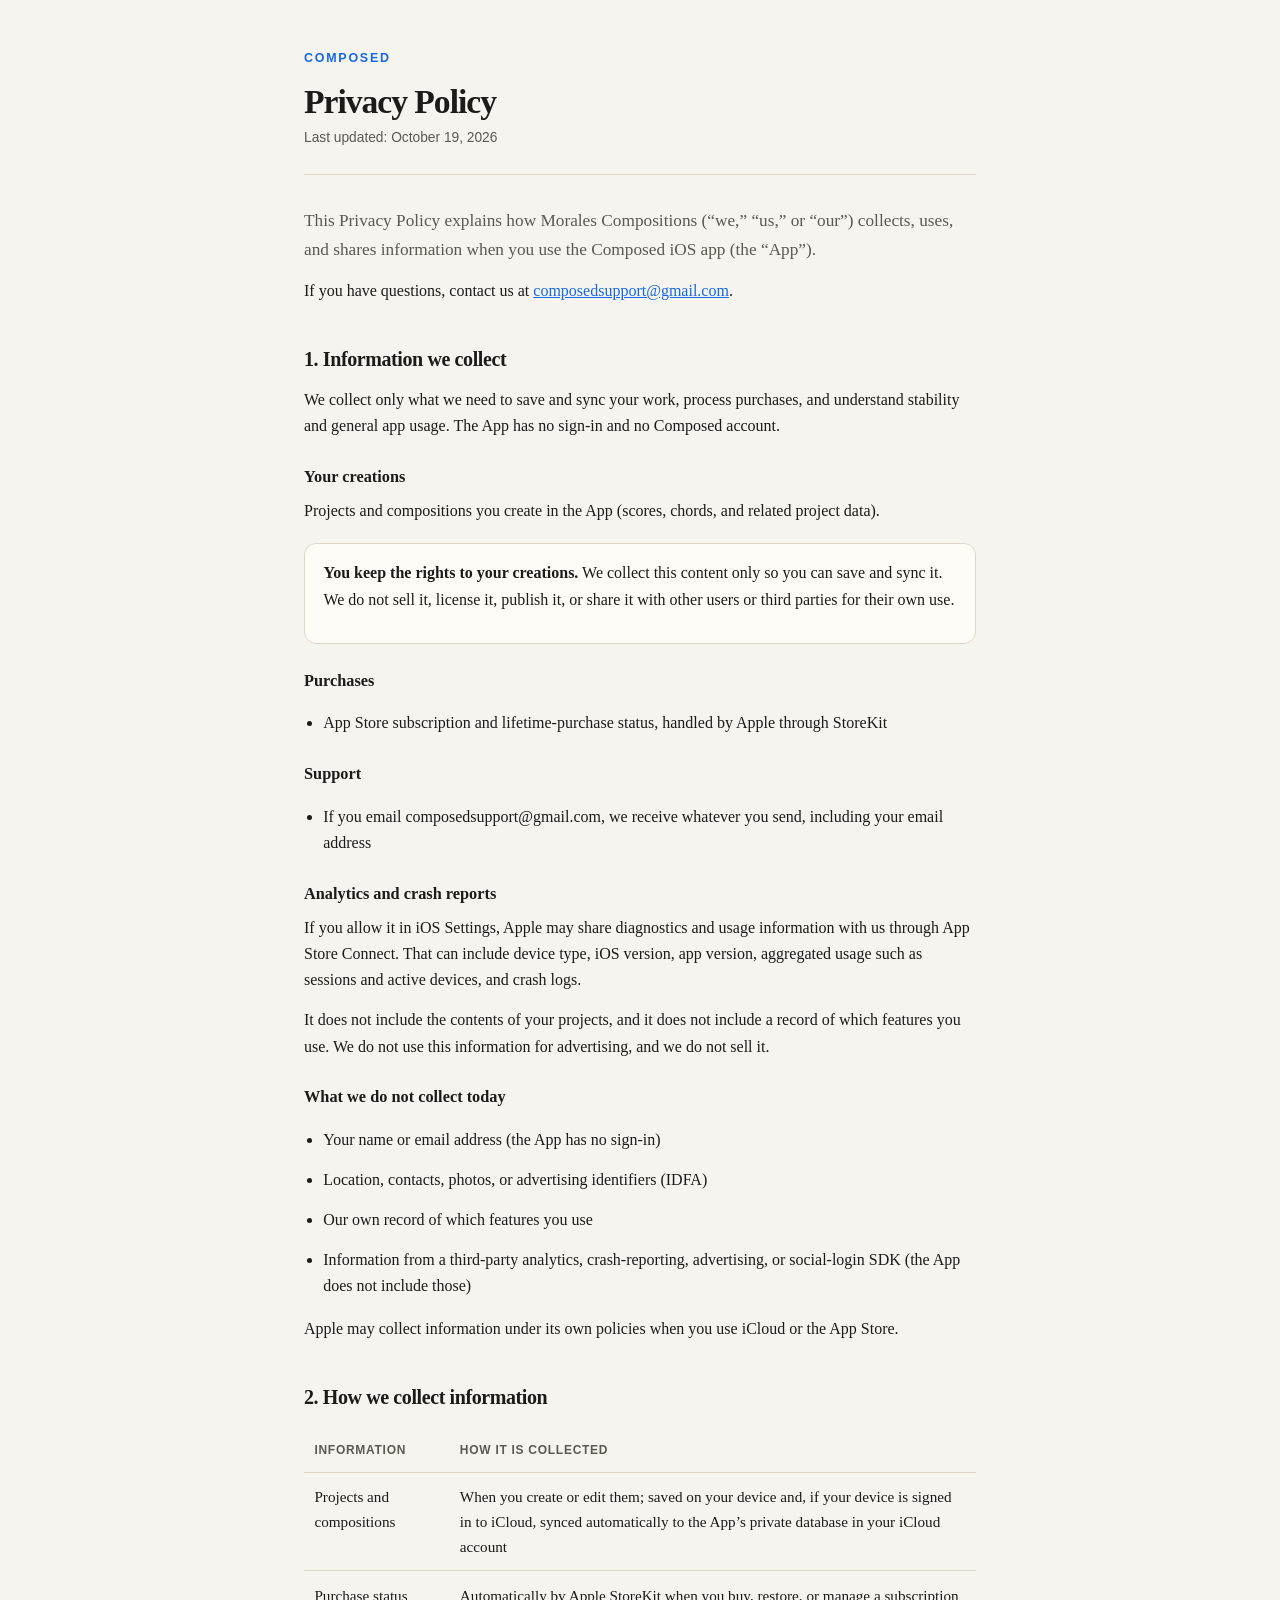
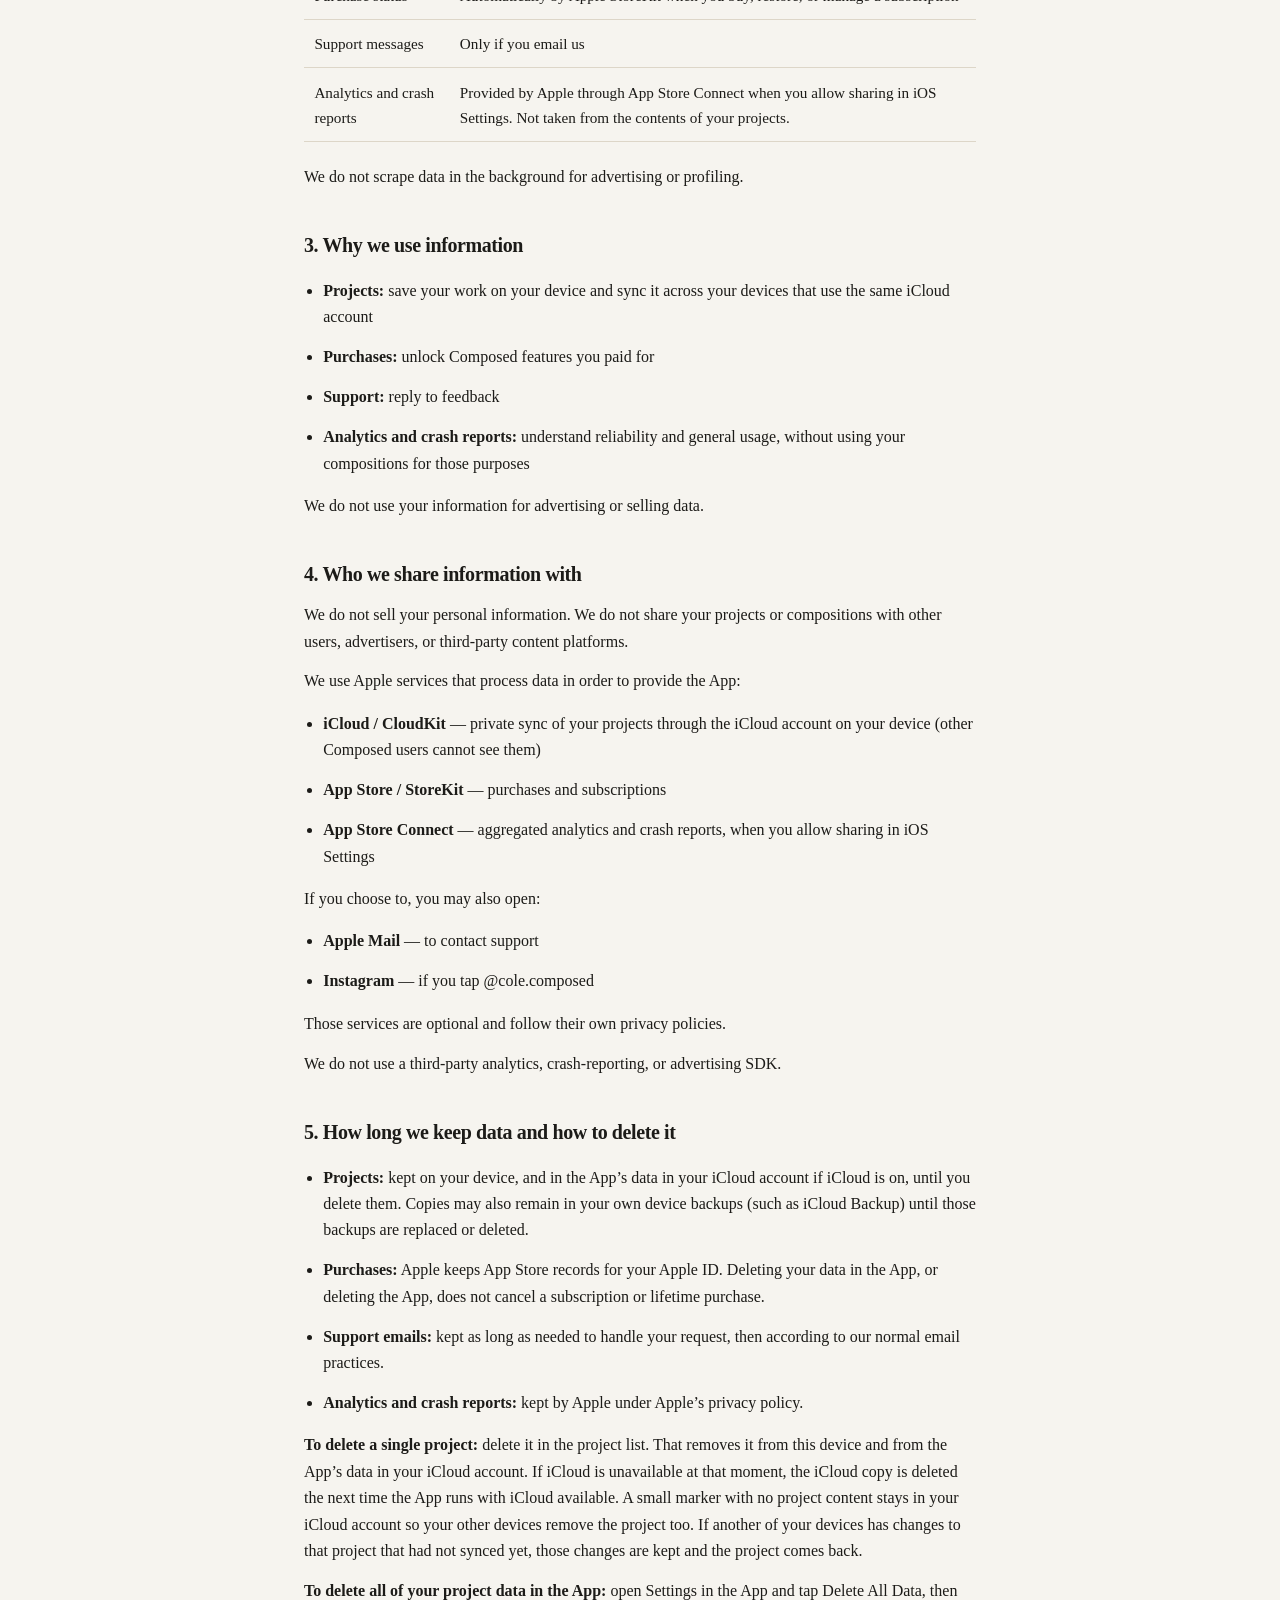
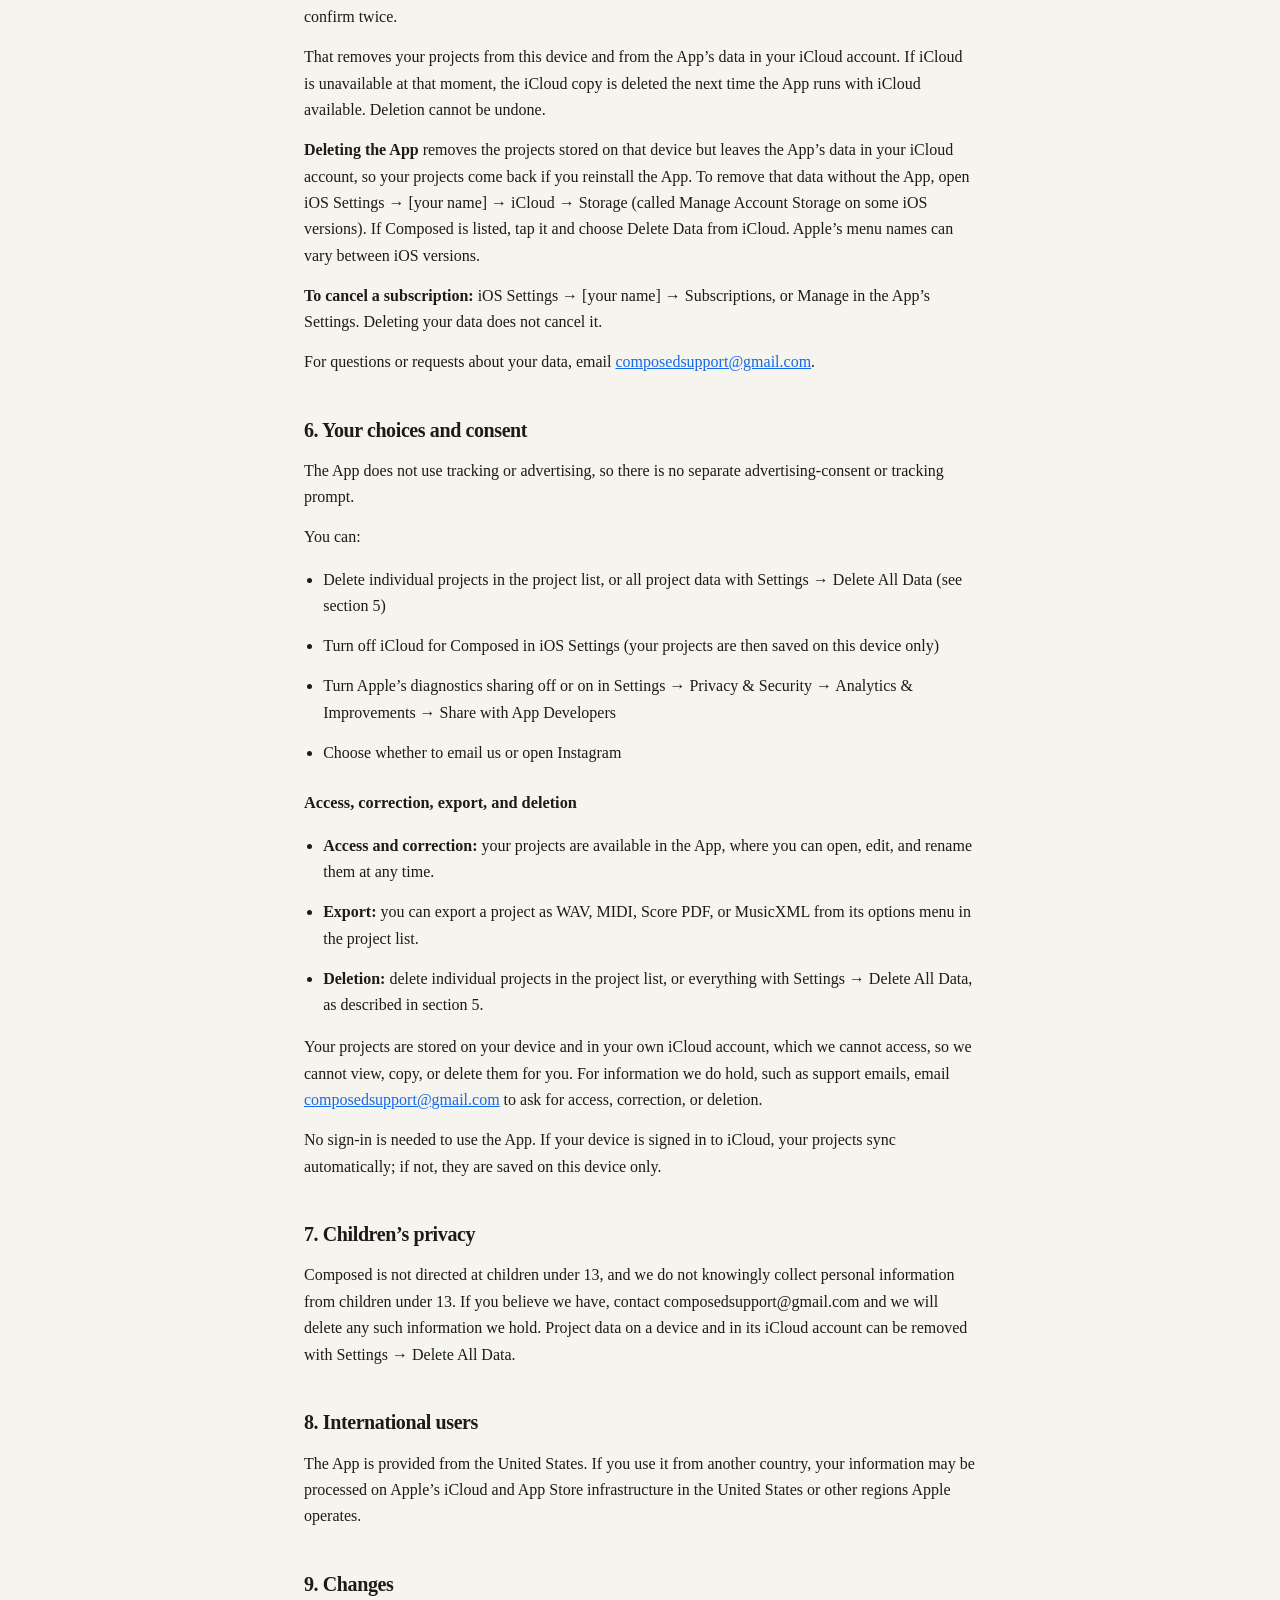
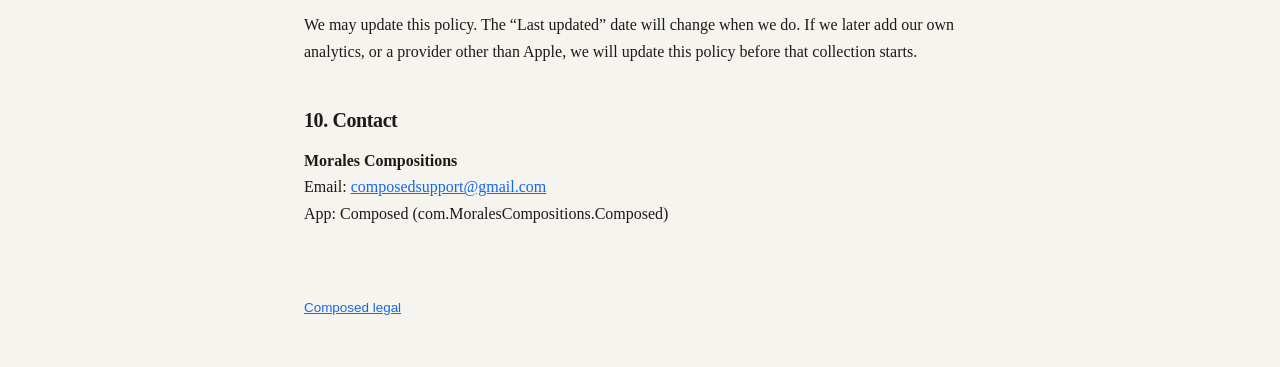
==== commit 4cbd4c72: "Update privacy policy and terms: no sign-in, iCloud sync, data deletion" ====
--- a/privacy/index.html
+++ b/privacy/index.html
@@ -10,20 +10,14 @@
     <header>
         <a class="brand" href="../">Composed</a>
         <h1>Privacy Policy</h1>
-        <p class="updated">Last updated: October 16, 2026</p>
+        <p class="updated">Last updated: October 19, 2026</p>
     </header>
     <main>
         <p class="lede">This Privacy Policy explains how Morales Compositions (“we,” “us,” or “our”) collects, uses, and shares information when you use the Composed iOS app (the “App”).</p>
         <p>If you have questions, contact us at <a href="mailto:composedsupport@gmail.com">composedsupport@gmail.com</a>.</p>
 
         <h2>1. Information we collect</h2>
-        <p>We collect only what we need to run your account, save your work, process purchases, and understand stability and general app usage.</p>
-
-        <h3>Account</h3>
-        <ul>
-            <li>A Sign in with Apple user identifier</li>
-            <li>Your name, if Apple provides it on first sign-in (we do not request your email from Sign in with Apple)</li>
-        </ul>
+        <p>We collect only what we need to save and sync your work, process purchases, and understand stability and general app usage. The App has no sign-in and no Composed account.</p>
 
         <h3>Your creations</h3>
         <p>Projects and compositions you create in the App (scores, chords, and related project data).</p>
@@ -47,12 +41,12 @@
 
         <h3>What we do not collect today</h3>
         <ul>
-            <li>Email address via Sign in with Apple</li>
+            <li>Your name or email address (the App has no sign-in)</li>
             <li>Location, contacts, photos, or advertising identifiers (IDFA)</li>
             <li>Our own record of which features you use</li>
             <li>Information from a third-party analytics, crash-reporting, advertising, or social-login SDK (the App does not include those)</li>
         </ul>
-        <p>Apple may collect information under its own policies when you use Sign in with Apple, iCloud, or the App Store.</p>
+        <p>Apple may collect information under its own policies when you use iCloud or the App Store.</p>
 
         <h2>2. How we collect information</h2>
         <table>
@@ -64,12 +58,8 @@
             </thead>
             <tbody>
                 <tr>
-                    <td>Sign in with Apple ID and name</td>
-                    <td>When you tap Sign in with Apple</td>
-                </tr>
-                <tr>
                     <td>Projects and compositions</td>
-                    <td>When you create or edit them; saved on your device and, if iCloud is available, synced to your iCloud private database</td>
+                    <td>When you create or edit them; saved on your device and, if your device is signed in to iCloud, synced automatically to the App’s private database in your iCloud account</td>
                 </tr>
                 <tr>
                     <td>Purchase status</td>
@@ -89,8 +79,7 @@
 
         <h2>3. Why we use information</h2>
         <ul>
-            <li><strong>Account:</strong> keep you signed in and restore your session</li>
-            <li><strong>Projects:</strong> save your work and sync it across your devices via iCloud</li>
+            <li><strong>Projects:</strong> save your work on your device and sync it across your devices that use the same iCloud account</li>
             <li><strong>Purchases:</strong> unlock Composed features you paid for</li>
             <li><strong>Support:</strong> reply to feedback</li>
             <li><strong>Analytics and crash reports:</strong> understand reliability and general usage, without using your compositions for those purposes</li>
@@ -101,47 +90,53 @@
         <p>We do not sell your personal information. We do not share your projects or compositions with other users, advertisers, or third-party content platforms.</p>
         <p>We use Apple services that process data in order to provide the App:</p>
         <ul>
-            <li><strong>Sign in with Apple</strong> — authentication</li>
-            <li><strong>iCloud / CloudKit</strong> — private sync of your projects (other Composed users cannot see them)</li>
+            <li><strong>iCloud / CloudKit</strong> — private sync of your projects through the iCloud account on your device (other Composed users cannot see them)</li>
             <li><strong>App Store / StoreKit</strong> — purchases and subscriptions</li>
             <li><strong>App Store Connect</strong> — aggregated analytics and crash reports, when you allow sharing in iOS Settings</li>
         </ul>
         <p>If you choose to, you may also open:</p>
         <ul>
             <li><strong>Apple Mail</strong> — to contact support</li>
-            <li><strong>Instagram</strong> — if you tap @app.composed</li>
+            <li><strong>Instagram</strong> — if you tap @cole.composed</li>
         </ul>
         <p>Those services are optional and follow their own privacy policies.</p>
         <p>We do not use a third-party analytics, crash-reporting, or advertising SDK.</p>
 
         <h2>5. How long we keep data and how to delete it</h2>
         <ul>
-            <li><strong>Account and projects:</strong> kept until you delete your account or delete the projects. Signing out leaves your iCloud projects in place so you can sign back in.</li>
-            <li><strong>Purchases:</strong> Apple keeps App Store records for your Apple ID. Deleting your Composed account does not cancel a subscription or lifetime purchase.</li>
+            <li><strong>Projects:</strong> kept on your device, and in the App’s data in your iCloud account if iCloud is on, until you delete them. Copies may also remain in your own device backups (such as iCloud Backup) until those backups are replaced or deleted.</li>
+            <li><strong>Purchases:</strong> Apple keeps App Store records for your Apple ID. Deleting your data in the App, or deleting the App, does not cancel a subscription or lifetime purchase.</li>
             <li><strong>Support emails:</strong> kept as long as needed to handle your request, then according to our normal email practices.</li>
             <li><strong>Analytics and crash reports:</strong> kept by Apple under Apple’s privacy policy.</li>
         </ul>
-        <p><strong>To delete your account and project data in the App:</strong> Settings → Delete Account &amp; Data</p>
-        <p>That removes your projects from this device and from your Composed iCloud data, then signs you out.</p>
-        <p>To disconnect Sign in with Apple: Settings → [your name] → Sign in with Apple → Composed → Stop Using Apple ID</p>
-        <p>To cancel a subscription: Settings → Apple ID → Subscriptions (or Manage in the App)</p>
-        <p>You can also email <a href="mailto:composedsupport@gmail.com">composedsupport@gmail.com</a>.</p>
+        <p><strong>To delete a single project:</strong> delete it in the project list. That removes it from this device and from the App’s data in your iCloud account. If iCloud is unavailable at that moment, the iCloud copy is deleted the next time the App runs with iCloud available. A small marker with no project content stays in your iCloud account so your other devices remove the project too. If another of your devices has changes to that project that had not synced yet, those changes are kept and the project comes back.</p>
+        <p><strong>To delete all of your project data in the App:</strong> open Settings in the App and tap Delete All Data, then confirm twice.</p>
+        <p>That removes your projects from this device and from the App’s data in your iCloud account. If iCloud is unavailable at that moment, the iCloud copy is deleted the next time the App runs with iCloud available. Deletion cannot be undone.</p>
+        <p><strong>Deleting the App</strong> removes the projects stored on that device but leaves the App’s data in your iCloud account, so your projects come back if you reinstall the App. To remove that data without the App, open iOS Settings → [your name] → iCloud → Storage (called Manage Account Storage on some iOS versions). If Composed is listed, tap it and choose Delete Data from iCloud. Apple’s menu names can vary between iOS versions.</p>
+        <p><strong>To cancel a subscription:</strong> iOS Settings → [your name] → Subscriptions, or Manage in the App’s Settings. Deleting your data does not cancel it.</p>
+        <p>For questions or requests about your data, email <a href="mailto:composedsupport@gmail.com">composedsupport@gmail.com</a>.</p>
 
         <h2>6. Your choices and consent</h2>
         <p>The App does not use tracking or advertising, so there is no separate advertising-consent or tracking prompt.</p>
         <p>You can:</p>
         <ul>
-            <li>Sign out in Settings</li>
-            <li>Delete your account and project data as described above</li>
-            <li>Stop Using Apple ID in iOS Settings</li>
-            <li>Turn off iCloud for Composed in iOS Settings</li>
+            <li>Delete individual projects in the project list, or all project data with Settings → Delete All Data (see section 5)</li>
+            <li>Turn off iCloud for Composed in iOS Settings (your projects are then saved on this device only)</li>
             <li>Turn Apple’s diagnostics sharing off or on in Settings → Privacy &amp; Security → Analytics &amp; Improvements → Share with App Developers</li>
             <li>Choose whether to email us or open Instagram</li>
         </ul>
-        <p>Using Sign in with Apple is required to use the App.</p>
+
+        <h3>Access, correction, export, and deletion</h3>
+        <ul>
+            <li><strong>Access and correction:</strong> your projects are available in the App, where you can open, edit, and rename them at any time.</li>
+            <li><strong>Export:</strong> you can export a project as WAV, MIDI, Score PDF, or MusicXML from its options menu in the project list.</li>
+            <li><strong>Deletion:</strong> delete individual projects in the project list, or everything with Settings → Delete All Data, as described in section 5.</li>
+        </ul>
+        <p>Your projects are stored on your device and in your own iCloud account, which we cannot access, so we cannot view, copy, or delete them for you. For information we do hold, such as support emails, email <a href="mailto:composedsupport@gmail.com">composedsupport@gmail.com</a> to ask for access, correction, or deletion.</p>
+        <p>No sign-in is needed to use the App. If your device is signed in to iCloud, your projects sync automatically; if not, they are saved on this device only.</p>
 
         <h2>7. Children’s privacy</h2>
-        <p>Composed is not directed at children under 13, and we do not knowingly collect personal information from children under 13. If you believe we have, contact composedsupport@gmail.com and we will delete it.</p>
+        <p>Composed is not directed at children under 13, and we do not knowingly collect personal information from children under 13. If you believe we have, contact composedsupport@gmail.com and we will delete any such information we hold. Project data on a device and in its iCloud account can be removed with Settings → Delete All Data.</p>
 
         <h2>8. International users</h2>
         <p>The App is provided from the United States. If you use it from another country, your information may be processed on Apple’s iCloud and App Store infrastructure in the United States or other regions Apple operates.</p>
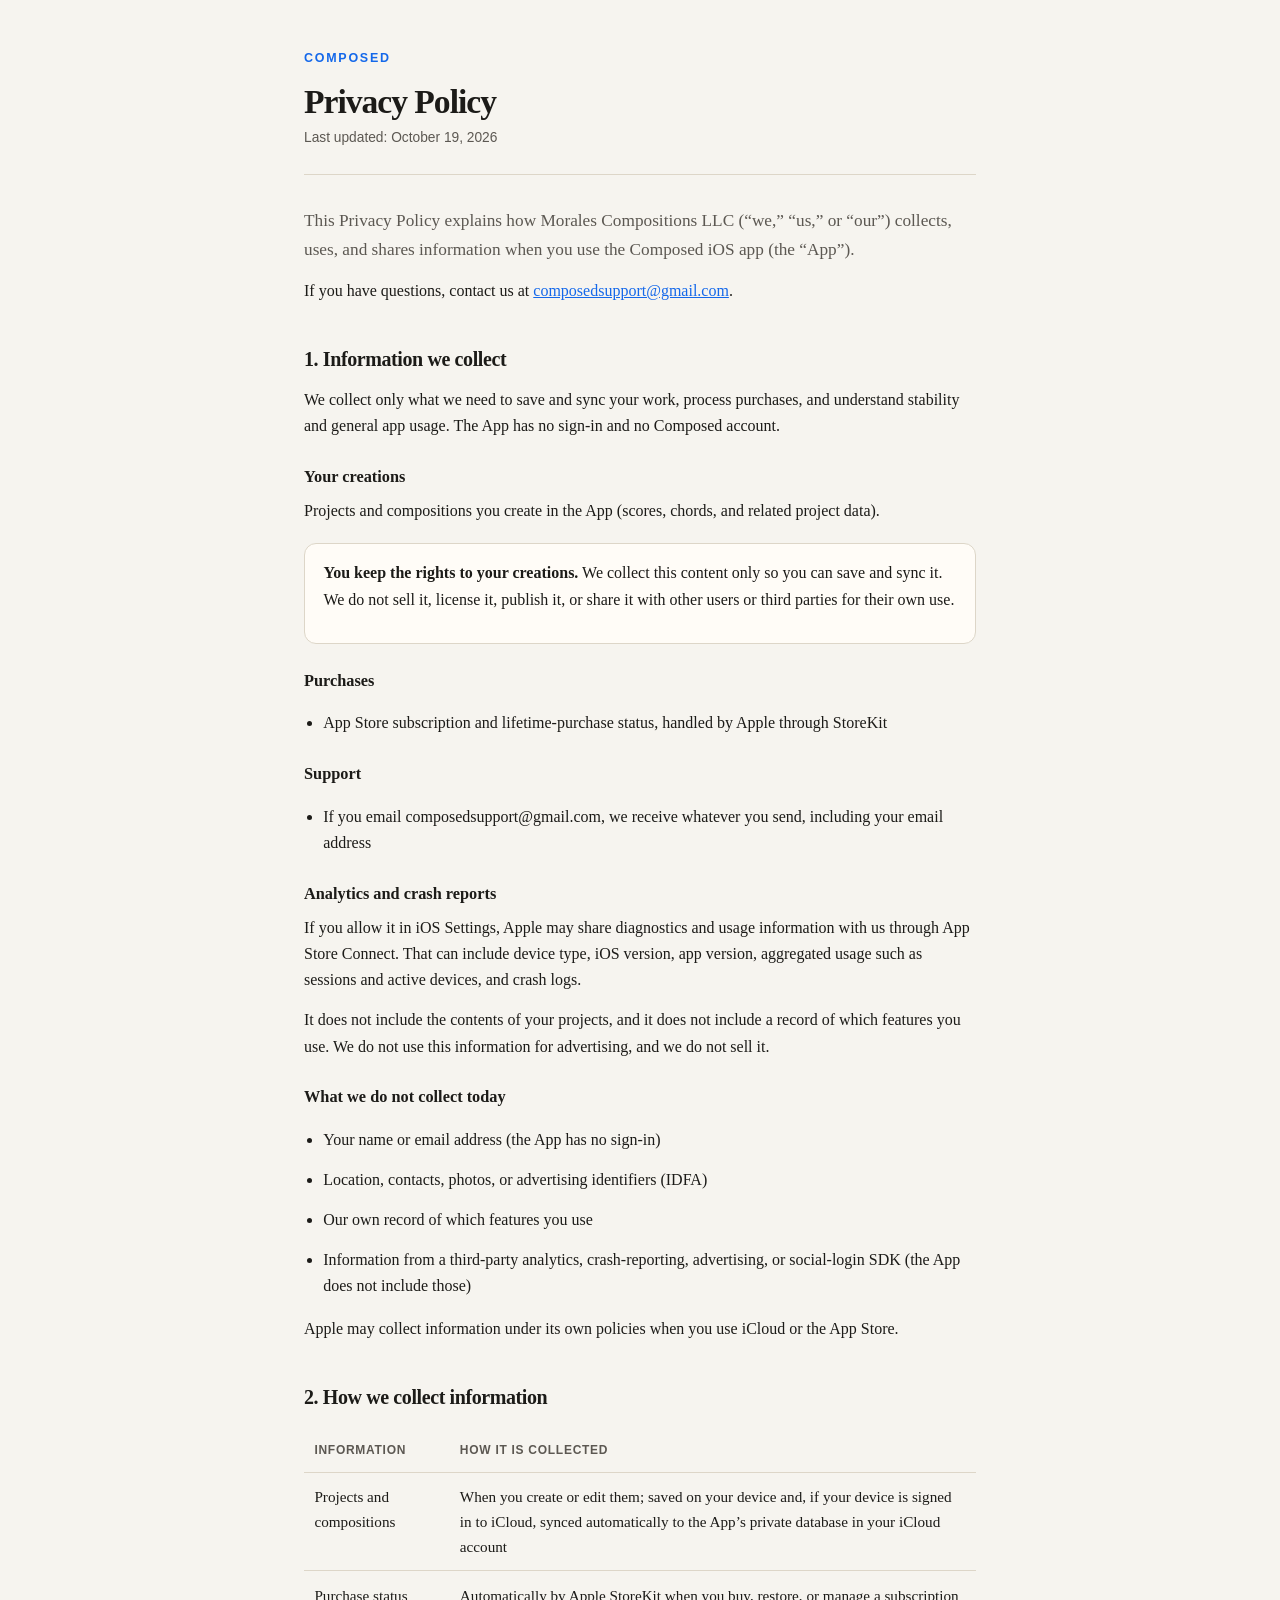
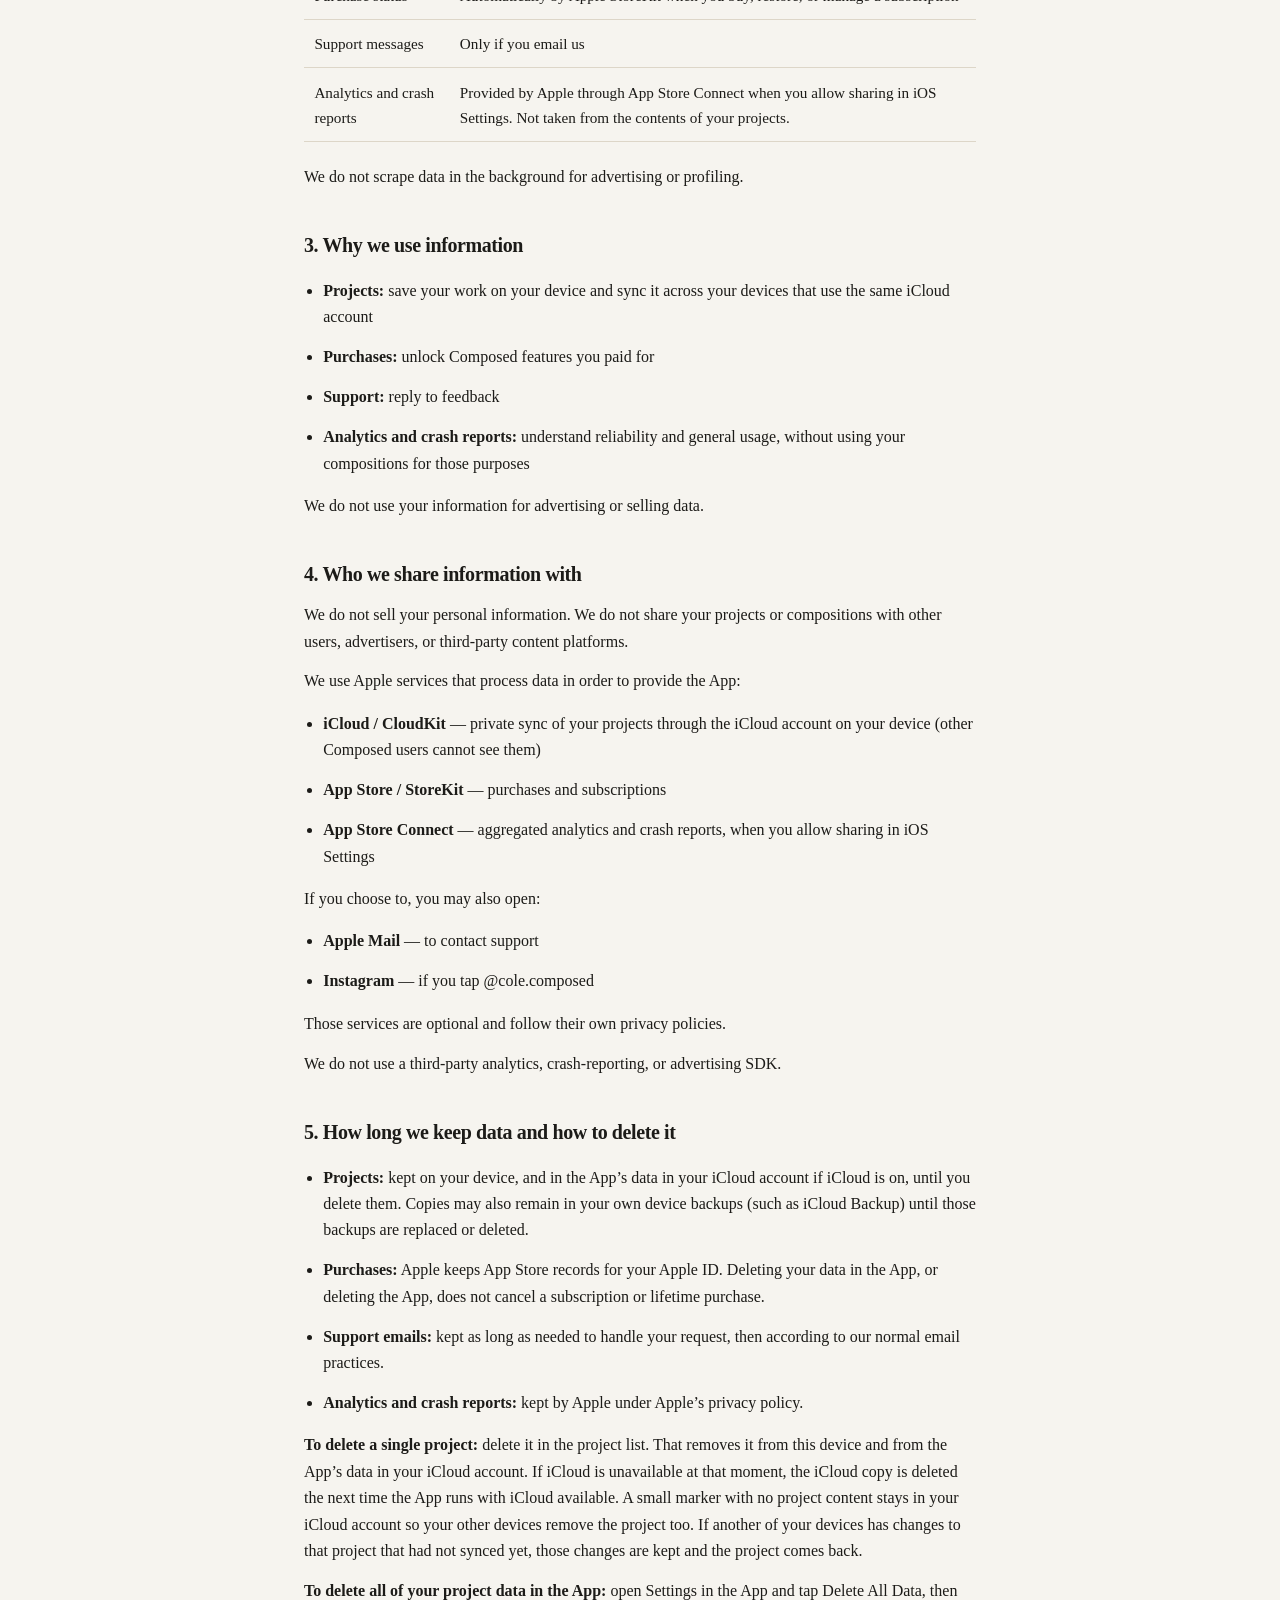
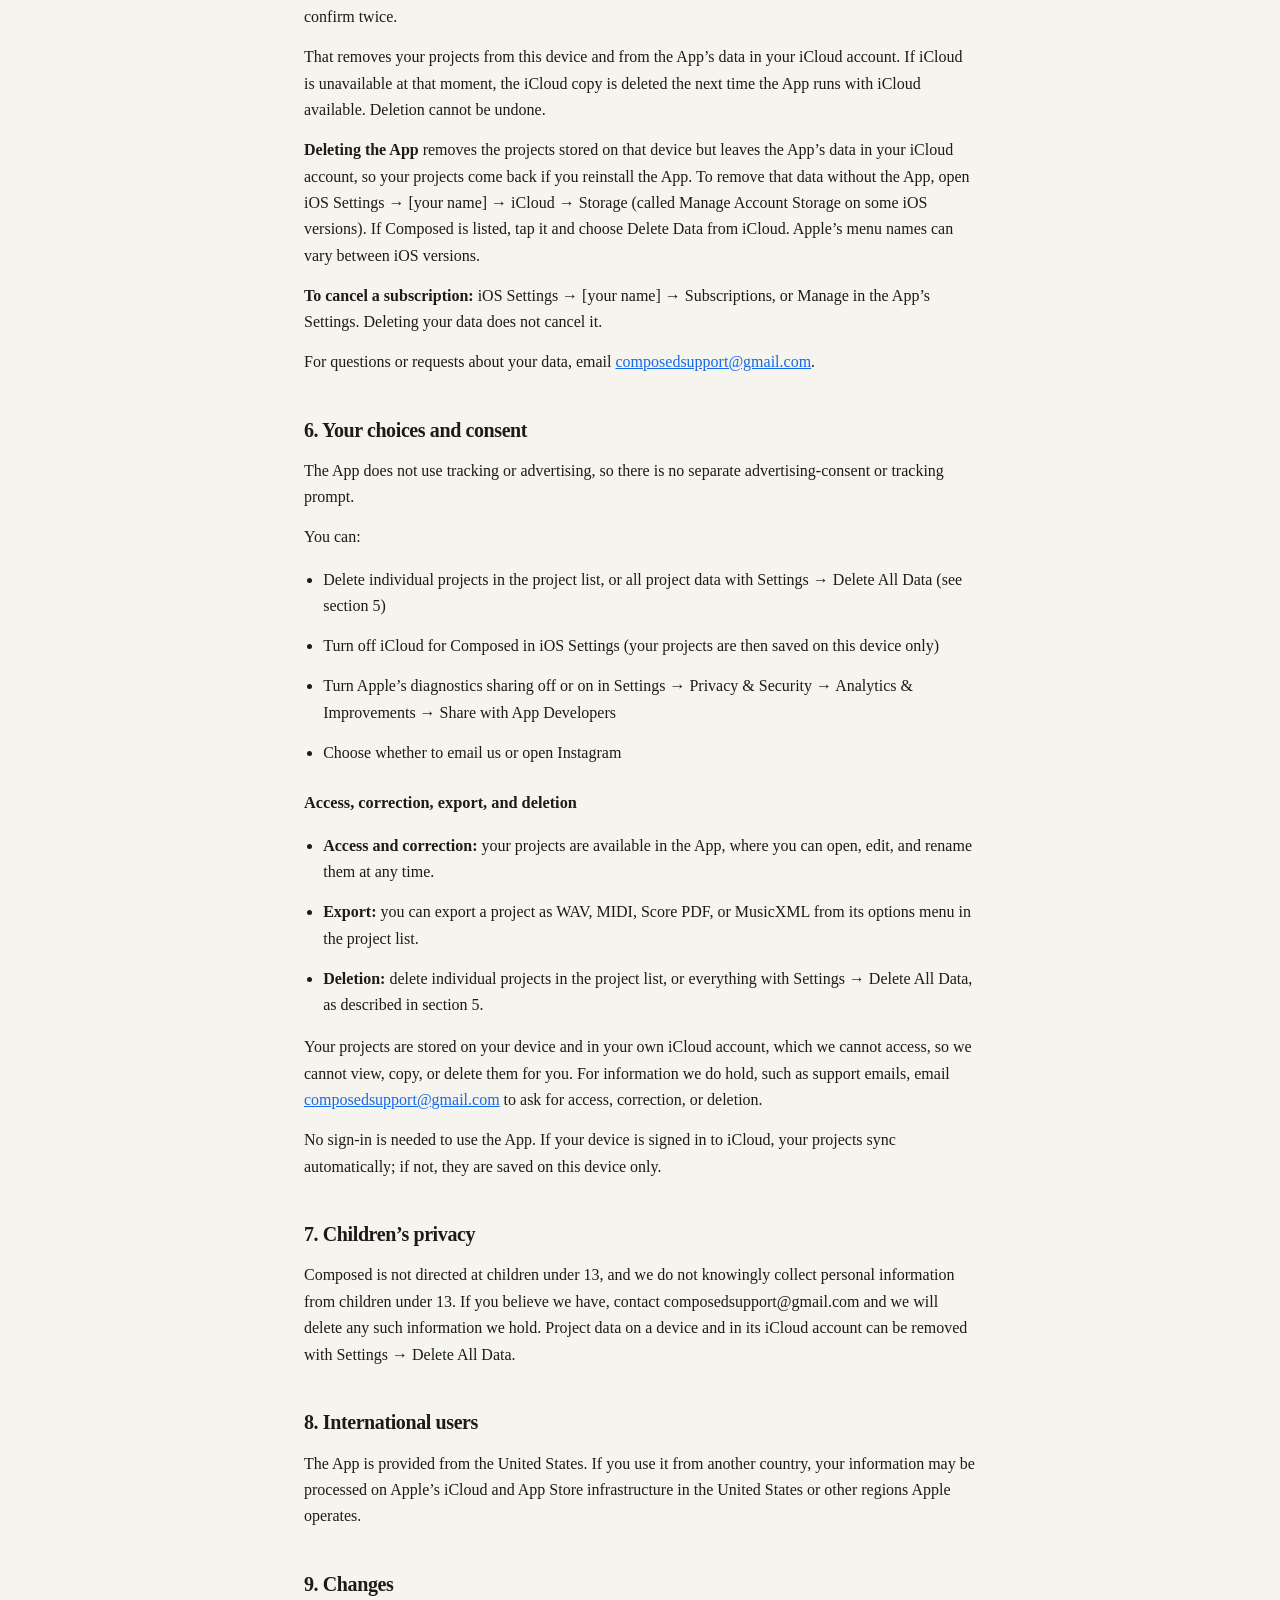
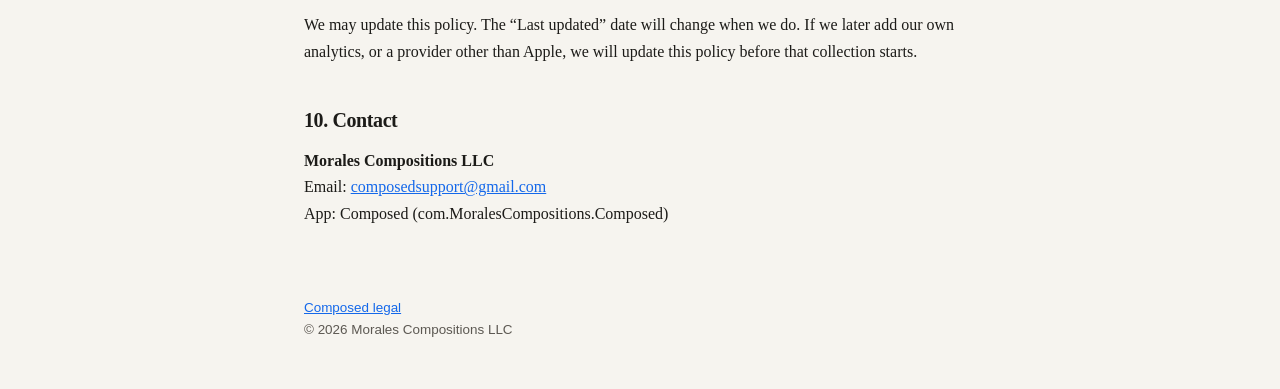
==== commit 2e7e8ba1: "Add copyright notice and use LLC name" ====
--- a/privacy/index.html
+++ b/privacy/index.html
@@ -13,7 +13,7 @@
         <p class="updated">Last updated: October 19, 2026</p>
     </header>
     <main>
-        <p class="lede">This Privacy Policy explains how Morales Compositions (“we,” “us,” or “our”) collects, uses, and shares information when you use the Composed iOS app (the “App”).</p>
+        <p class="lede">This Privacy Policy explains how Morales Compositions LLC (“we,” “us,” or “our”) collects, uses, and shares information when you use the Composed iOS app (the “App”).</p>
         <p>If you have questions, contact us at <a href="mailto:composedsupport@gmail.com">composedsupport@gmail.com</a>.</p>
 
         <h2>1. Information we collect</h2>
@@ -145,12 +145,13 @@
         <p>We may update this policy. The “Last updated” date will change when we do. If we later add our own analytics, or a provider other than Apple, we will update this policy before that collection starts.</p>
 
         <h2>10. Contact</h2>
-        <p><strong>Morales Compositions</strong><br>
+        <p><strong>Morales Compositions LLC</strong><br>
         Email: <a href="mailto:composedsupport@gmail.com">composedsupport@gmail.com</a><br>
         App: Composed (com.MoralesCompositions.Composed)</p>
     </main>
     <footer>
         <a href="../">Composed legal</a>
+        <div class="copyright">© 2026 Morales Compositions LLC</div>
     </footer>
 </body>
 </html>
